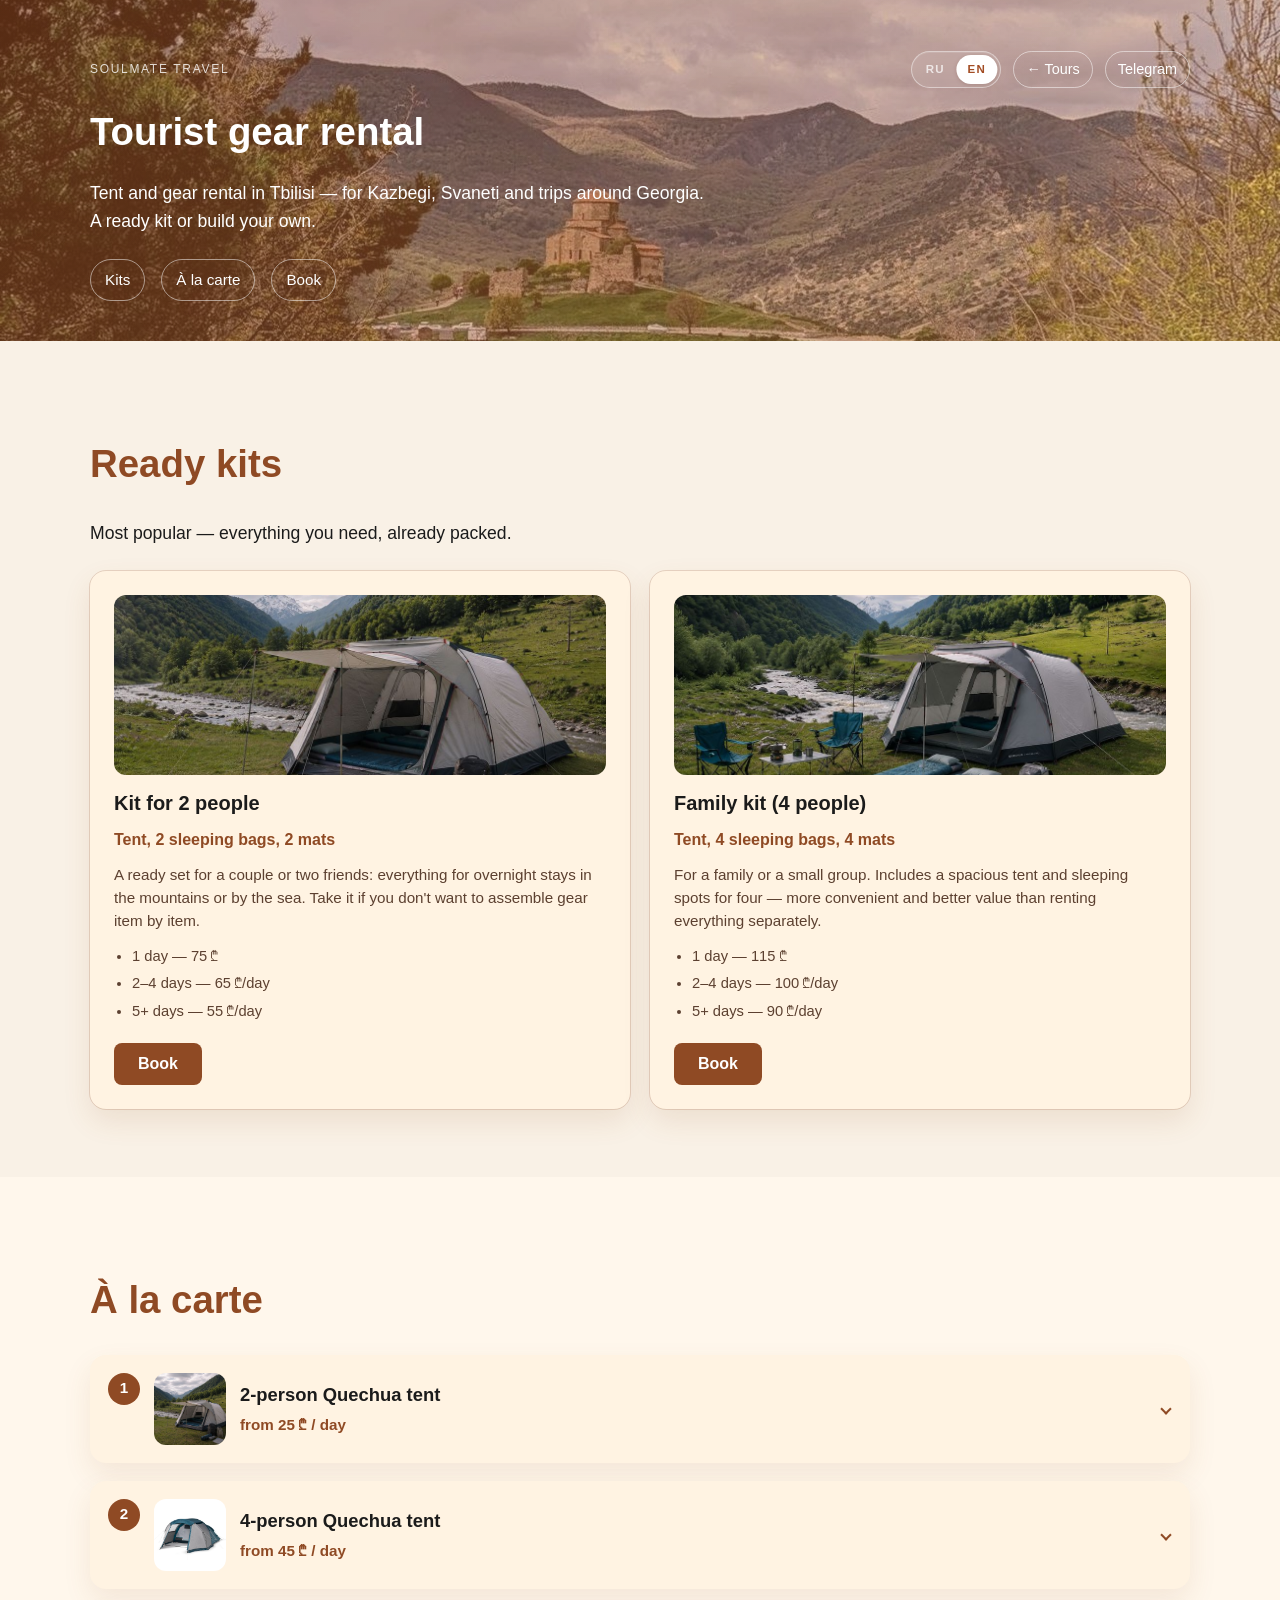
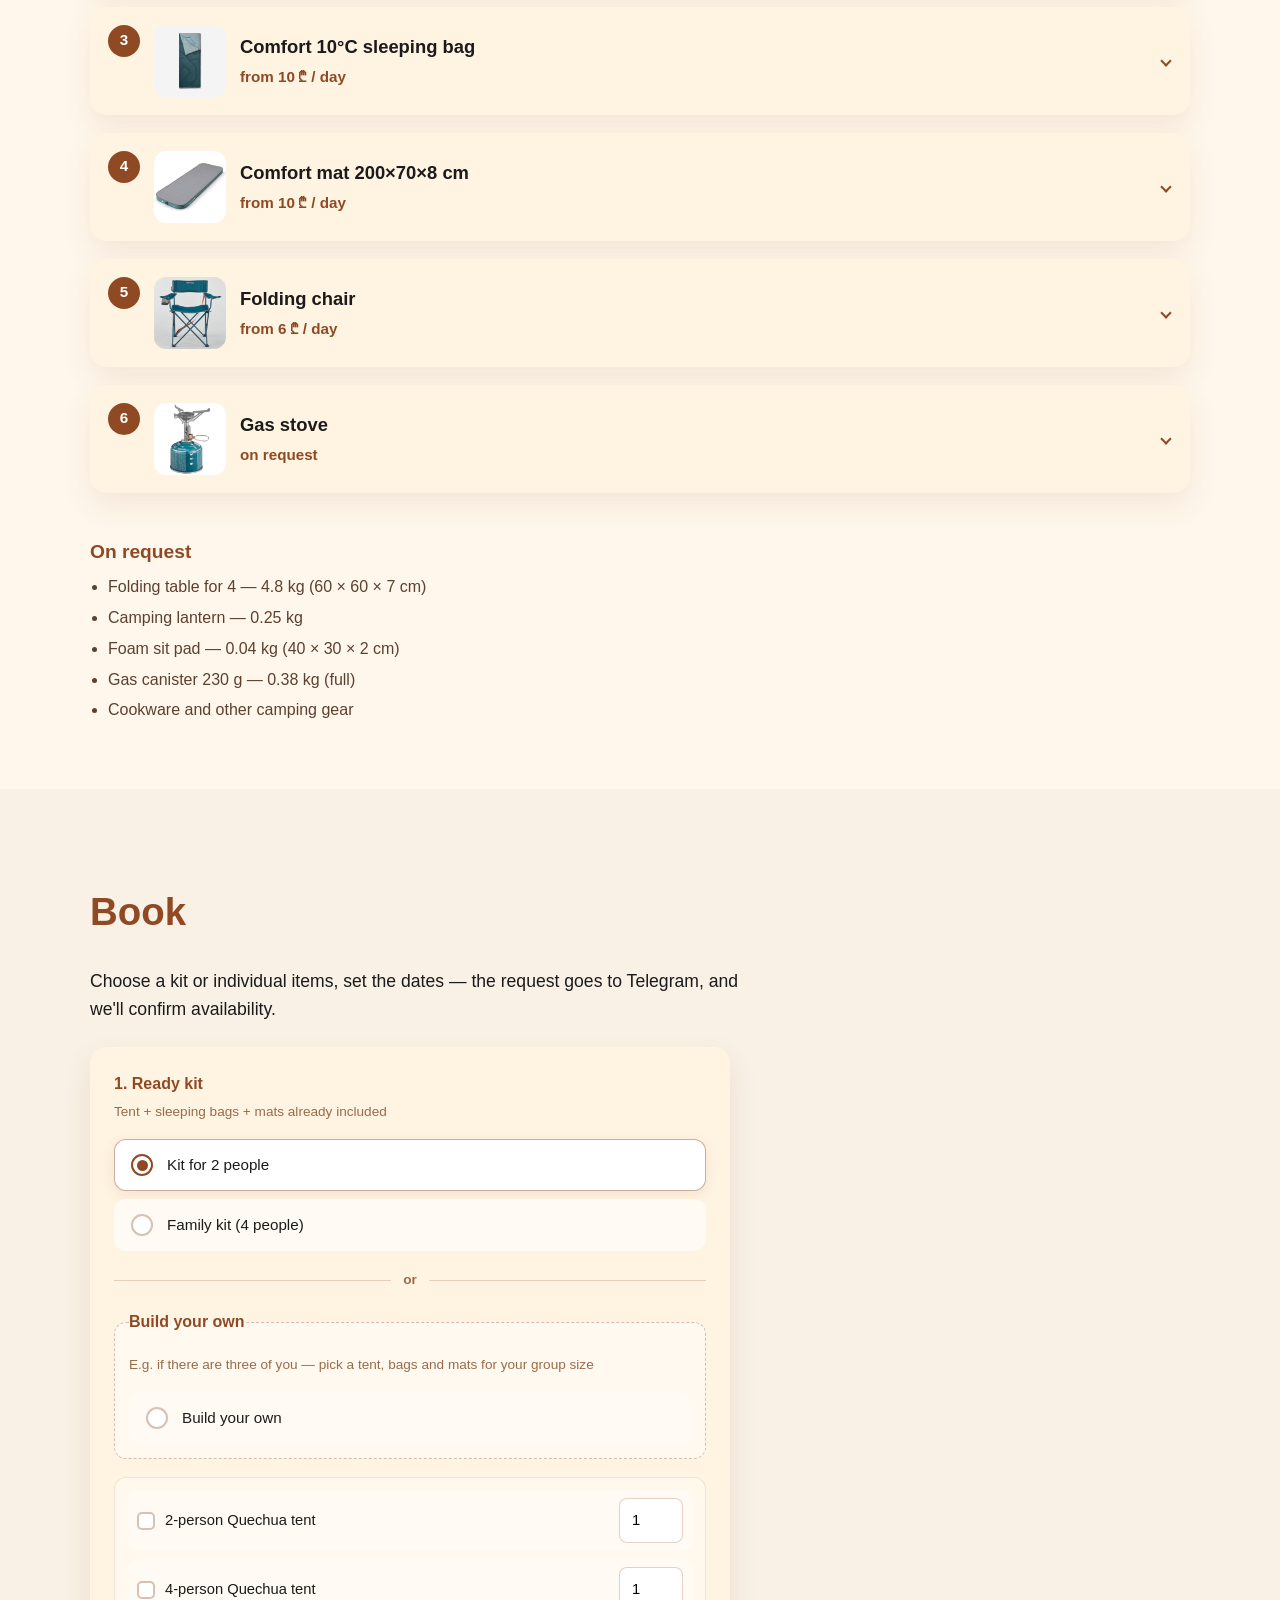
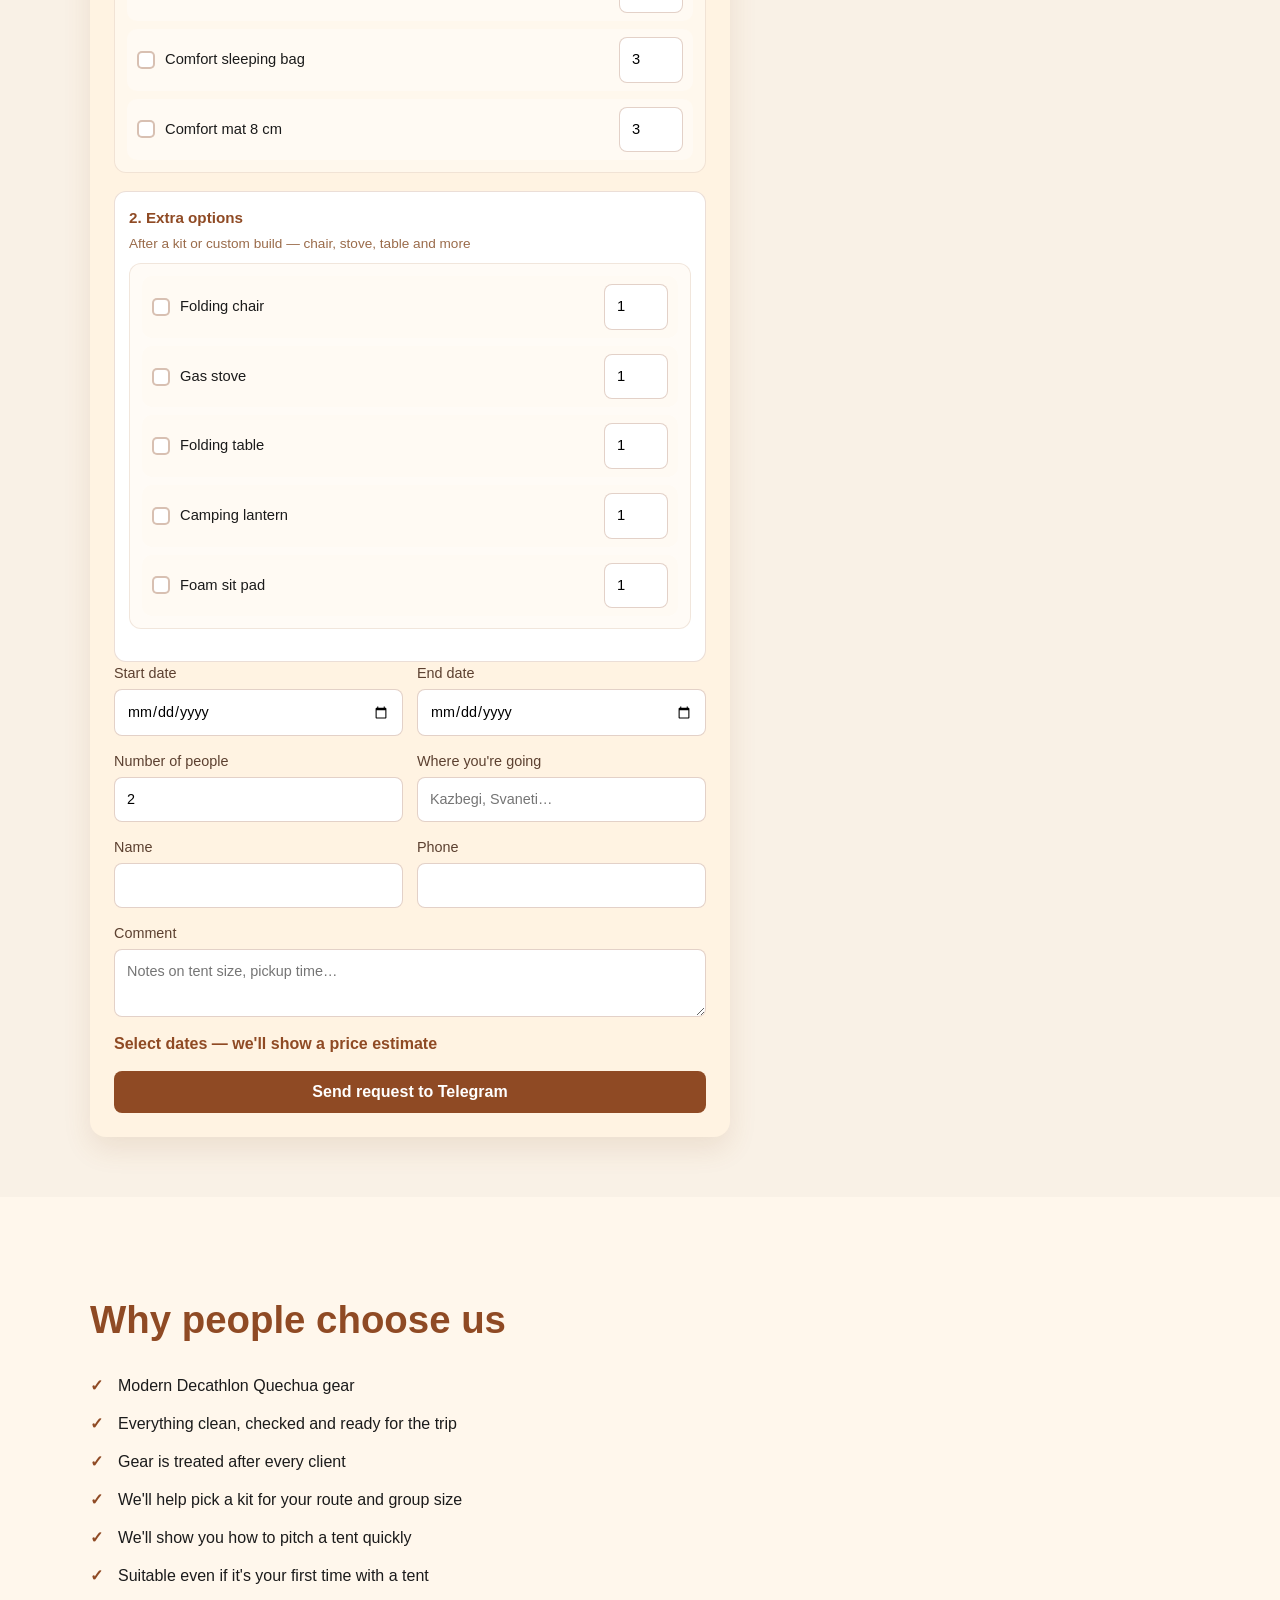
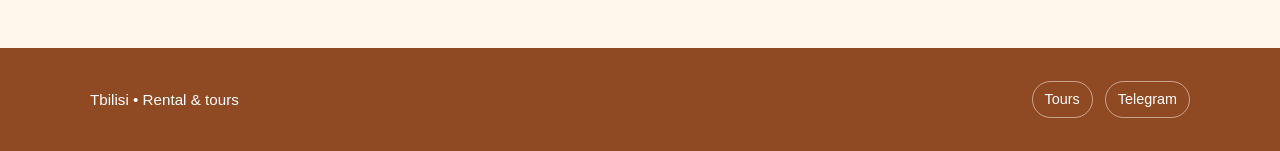
==== rent.html @ e273653b "9" ====
<!doctype html>
<html lang="ru">
  <head>
    <meta charset="utf-8" />
    <meta name="viewport" content="width=device-width, initial-scale=1" />
    <title data-i18n-title="meta.shopTitle">Аренда палаток в Тбилиси — Soulmate Travel</title>
    <meta
      name="description"
      content="Аренда палаток и снаряжения в Тбилиси — для Казбеги, Сванетии и поездок по Грузии. Комплекты или сборка по отдельности."
      data-i18n-content="meta.shopDesc"
    />
    <link rel="icon" type="image/png" sizes="32x32" href="images/favicon/favicon-32x32.png" />
    <link rel="stylesheet" href="styles.css" />
    <script>
      (function () {
        try {
          var l = localStorage.getItem("site-lang");
          if (l === "en" || l === "ru") document.documentElement.lang = l;
        } catch (e) {}
      })();
    </script>
  </head>
  <body>
    <header class="hero hero--compact">
      <div class="container">
        <div class="hero-top">
          <p class="eyebrow">Soulmate Travel</p>
          <div class="hero-contacts">
            <div class="lang-switch" role="group" aria-label="Language">
              <button type="button" class="lang-switch__btn" data-lang="ru" aria-pressed="true">RU</button>
              <button type="button" class="lang-switch__btn" data-lang="en" aria-pressed="false">EN</button>
            </div>
            <a href="index.html" data-i18n="shop.back">← Экскурсии</a>
            <a href="https://t.me/soulmate_travel_georgia" target="_blank" rel="noreferrer">Telegram</a>
          </div>
        </div>
        <h1 data-i18n="shop.title">Прокат туристического оборудования</h1>
        <p class="lead">
          <span class="rental-lead-first" data-i18n="shop.lead1">Аренда палаток и снаряжения в Тбилиси — для Казбеги, Сванетии и поездок по Грузии.</span><br />
          <span data-i18n="shop.lead2">Готовый комплект или сборка по отдельности.</span>
        </p>
        <nav class="hero-nav">
          <a href="#kits" data-i18n="shop.nav.kits">Комплекты</a>
          <a href="#items" data-i18n="shop.nav.items">По отдельности</a>
          <a href="#book" data-i18n="shop.nav.book">Забронировать</a>
        </nav>
      </div>
    </header>

    <main>
      <section id="kits" class="section">
        <div class="container">
          <h2 data-i18n="shop.kits.title">Готовые комплекты</h2>
          <p class="lead" data-i18n="shop.kits.lead">Их берут чаще всего — всё нужное уже собрано.</p>

          <div class="rental-kits-grid">
            <article class="rental-kit-card">
              <img src="images/rent/kit-2.png" alt="Комплект для 2 человек в горах" width="320" height="240" data-i18n-alt="shop.kit2.alt" />
              <h3 data-i18n="shop.kit2.title">Комплект для 2 человек</h3>
              <p class="rental-kit-compose" data-i18n="shop.kit2.compose">Палатка, 2 спальника, 2 коврика</p>
              <p class="rental-desc" data-i18n="shop.kit2.desc">
                Готовый набор для пары или двоих друзей: всё для ночёвки в горах или у моря.
                Берите, если не хотите собирать снаряжение по пунктам.
              </p>
              <ul class="rental-price-list">
                <li data-i18n="shop.kit2.p1" data-i18n-html>1 день — 75&nbsp;₾</li>
                <li data-i18n="shop.kit2.p24" data-i18n-html>2–4 дня — 65&nbsp;₾/сутки</li>
                <li data-i18n="shop.kit2.p5" data-i18n-html>5+ дней — 55&nbsp;₾/сутки</li>
              </ul>
              <button type="button" class="booking-button booking-button--compact" data-book="kit-2" data-i18n="shop.book">
                Забронировать
              </button>
            </article>

            <article class="rental-kit-card">
              <img src="images/rent/kit-4.png" alt="Семейный кемпинг-комплект у реки" width="320" height="240" data-i18n-alt="shop.kit4.alt" />
              <h3 data-i18n="shop.kit4.title">Семейный комплект (4 человека)</h3>
              <p class="rental-kit-compose" data-i18n="shop.kit4.compose">Палатка, 4 спальника, 4 коврика</p>
              <p class="rental-desc" data-i18n="shop.kit4.desc">
                Для семьи или небольшой компании. В комплекте просторная палатка и спальные места
                на четверых — удобнее и выгоднее, чем брать всё отдельно.
              </p>
              <ul class="rental-price-list">
                <li data-i18n="shop.kit4.p1" data-i18n-html>1 день — 115&nbsp;₾</li>
                <li data-i18n="shop.kit4.p24" data-i18n-html>2–4 дня — 100&nbsp;₾/сутки</li>
                <li data-i18n="shop.kit4.p5" data-i18n-html>5+ дней — 90&nbsp;₾/сутки</li>
              </ul>
              <button type="button" class="booking-button booking-button--compact" data-book="kit-4" data-i18n="shop.book">
                Забронировать
              </button>
            </article>
          </div>
        </div>
      </section>

      <section id="items" class="section section-alt">
        <div class="container">
          <h2 data-i18n="shop.items.title">По отдельности</h2>
          <ol class="rental-catalog">
            <li>
              <details>
                <summary>
                  <img src="images/rent/tent-2p.png" alt="Палатка 2-местная Quechua" width="72" height="72" data-i18n-alt="shop.tent2.name" />
                  <span class="rental-item-main">
                    <span class="rental-item-name" data-i18n="shop.tent2.name">Палатка 2-местная Quechua</span>
                    <span class="rental-item-price" data-i18n="shop.tent2.from" data-i18n-html>от 25&nbsp;₾ / сутки</span>
                  </span>
                </summary>
                <p class="rental-desc" data-i18n="shop.tent2.desc">
                  Лёгкая палатка Quechua MH100 Fresh&nbsp;&amp;&nbsp;Black на двоих — для Казбеги, Сванетии и коротких выездов.
                  Покажем, как быстро поставить, если едете впервые.
                </p>
                <p class="rental-specs" data-i18n="shop.tent2.specs">Вес 3,8&nbsp;кг · в чехле 58&nbsp;×&nbsp;18&nbsp;×&nbsp;18&nbsp;см</p>
                <ul class="rental-price-list">
                  <li data-i18n="shop.tent2.p1" data-i18n-html>1 день — 35&nbsp;₾</li>
                  <li data-i18n="shop.tent2.p24" data-i18n-html>2–4 дня — 30&nbsp;₾/сутки</li>
                  <li data-i18n="shop.tent2.p5" data-i18n-html>5+ дней — 25&nbsp;₾/сутки</li>
                </ul>
              </details>
            </li>
            <li>
              <details>
                <summary>
                  <img src="images/rent/tent-4p.png" alt="Палатка 4-местная Quechua" width="72" height="72" data-i18n-alt="shop.tent4.name" />
                  <span class="rental-item-main">
                    <span class="rental-item-name" data-i18n="shop.tent4.name">Палатка 4-местная Quechua</span>
                    <span class="rental-item-price" data-i18n="shop.tent4.from" data-i18n-html>от 45&nbsp;₾ / сутки</span>
                  </span>
                </summary>
                <p class="rental-desc" data-i18n="shop.tent4.desc">
                  Просторная палатка Quechua MH100 XXL с высоким тамбуром — можно стоять и оставить рюкзаки внутри.
                  Для семьи или компании до четырёх человек.
                </p>
                <p class="rental-specs" data-i18n="shop.tent4.specs">Вес 8,8&nbsp;кг · в чехле 70&nbsp;×&nbsp;30&nbsp;×&nbsp;28&nbsp;см</p>
                <ul class="rental-price-list">
                  <li data-i18n="shop.tent4.p1" data-i18n-html>1 день — 55&nbsp;₾</li>
                  <li data-i18n="shop.tent4.p24" data-i18n-html>2–4 дня — 50&nbsp;₾/сутки</li>
                  <li data-i18n="shop.tent4.p5" data-i18n-html>5+ дней — 45&nbsp;₾/сутки</li>
                </ul>
              </details>
            </li>
            <li>
              <details>
                <summary>
                  <img src="images/rent/sleeping-bag.png" alt="Спальник Comfort" width="72" height="72" data-i18n-alt="shop.bag.name" />
                  <span class="rental-item-main">
                    <span class="rental-item-name" data-i18n="shop.bag.name">Спальник Comfort 10°C</span>
                    <span class="rental-item-price" data-i18n="shop.bag.from" data-i18n-html>от 10&nbsp;₾ / сутки</span>
                  </span>
                </summary>
                <p class="rental-desc" data-i18n="shop.bag.desc">
                  Прямоугольный спальник Comfort 10°C — больше места, чем в «мумии».
                  Мягкий, подходит для тёплых ночей в горах и у моря.
                  К каждому спальнику всегда выдаём чистый индивидуальный вкладыш — для гигиены и вашего комфорта.
                </p>
                <p class="rental-specs" data-i18n="shop.bag.specs">Спальник 2,2&nbsp;кг (43&nbsp;×&nbsp;30&nbsp;×&nbsp;30&nbsp;см) · вкладыш 0,32&nbsp;кг</p>
                <ul class="rental-price-list">
                  <li data-i18n="shop.bag.p1" data-i18n-html>1 день — 15&nbsp;₾</li>
                  <li data-i18n="shop.bag.p24" data-i18n-html>2–4 дня — 13&nbsp;₾/сутки</li>
                  <li data-i18n="shop.bag.p5" data-i18n-html>5+ дней — 10&nbsp;₾/сутки</li>
                </ul>
              </details>
            </li>
            <li>
              <details>
                <summary>
                  <img src="images/rent/mat.png" alt="Коврик Comfort 8 см надувной" width="72" height="72" data-i18n-alt="shop.mat.name" />
                  <span class="rental-item-main">
                    <span class="rental-item-name" data-i18n="shop.mat.name">Коврик Comfort 200×70×8&nbsp;см</span>
                    <span class="rental-item-price" data-i18n="shop.mat.from" data-i18n-html>от 10&nbsp;₾ / сутки</span>
                  </span>
                </summary>
                <p class="rental-desc" data-i18n="shop.mat.desc">
                  Толстый самонадувающийся коврик Comfort 200&nbsp;×&nbsp;70&nbsp;×&nbsp;8&nbsp;см — мягкий сон и тепло от земли.
                  Удобнее тонкого пенного коврика на каменистых стоянках.
                </p>
                <p class="rental-specs" data-i18n="shop.mat.specs">Вес 3,2&nbsp;кг · свёрнутый рулон 70&nbsp;×&nbsp;25&nbsp;см</p>
                <ul class="rental-price-list">
                  <li data-i18n="shop.mat.p1" data-i18n-html>1 день — 15&nbsp;₾</li>
                  <li data-i18n="shop.mat.p24" data-i18n-html>2–4 дня — 13&nbsp;₾/сутки</li>
                  <li data-i18n="shop.mat.p5" data-i18n-html>5+ дней — 10&nbsp;₾/сутки</li>
                </ul>
              </details>
            </li>
            <li>
              <details>
                <summary>
                  <img src="images/rent/chair.png" alt="Кресло складное с подстаканником" width="72" height="72" data-i18n-alt="shop.chair.name" />
                  <span class="rental-item-main">
                    <span class="rental-item-name" data-i18n="shop.chair.name">Кресло складное</span>
                    <span class="rental-item-price" data-i18n="shop.chair.from" data-i18n-html>от 6&nbsp;₾ / сутки</span>
                  </span>
                </summary>
                <p class="rental-desc" data-i18n="shop.chair.desc">
                  Складное туристическое кресло с подлокотниками и сетчатым подстаканником.
                  С ремнём для переноски — удобно у палатки и на пикнике.
                </p>
                <p class="rental-specs" data-i18n="shop.chair.specs">Вес 2,8&nbsp;кг · в чехле 86&nbsp;×&nbsp;20&nbsp;×&nbsp;18&nbsp;см</p>
                <ul class="rental-price-list">
                  <li data-i18n="shop.chair.p1" data-i18n-html>1 день — 10&nbsp;₾</li>
                  <li data-i18n="shop.chair.p24" data-i18n-html>2–4 дня — 8&nbsp;₾/сутки</li>
                  <li data-i18n="shop.chair.p5" data-i18n-html>5+ дней — 6&nbsp;₾/сутки</li>
                </ul>
              </details>
            </li>
            <li>
              <details>
                <summary>
                  <img src="images/rent/burner.png" alt="Газовая горелка" width="72" height="72" data-i18n-alt="shop.burner.name" />
                  <span class="rental-item-main">
                    <span class="rental-item-name" data-i18n="shop.burner.name">Газовая горелка</span>
                    <span class="rental-item-price" data-i18n="shop.onRequest">по запросу</span>
                  </span>
                </summary>
                <p class="rental-desc" data-i18n="shop.burner.desc">
                  Компактная горелка с пьезоподжигом — без спичек, помещается в ладонь.
                  Баллон 230&nbsp;г подберём отдельно под ваш маршрут.
                </p>
                <p class="rental-specs" data-i18n="shop.burner.specs">Горелка 0,18&nbsp;кг · баллон (полный) 0,38&nbsp;кг</p>
              </details>
            </li>
          </ol>

          <div class="rental-on-request">
            <h3 data-i18n="shop.request.title">По запросу</h3>
            <ul class="rental-on-request-list">
              <li data-i18n="shop.request1">Стол складной на 4 человека — 4,8&nbsp;кг (60&nbsp;×&nbsp;60&nbsp;×&nbsp;7&nbsp;см)</li>
              <li data-i18n="shop.request2">Кемпинговый фонарь — 0,25&nbsp;кг</li>
              <li data-i18n="shop.request3">Пенка-сидушка — 0,04&nbsp;кг (40&nbsp;×&nbsp;30&nbsp;×&nbsp;2&nbsp;см)</li>
              <li data-i18n="shop.request4">Газовый баллон 230&nbsp;г — 0,38&nbsp;кг (полный)</li>
              <li data-i18n="shop.request5">Посуда и другое кемпинговое снаряжение</li>
            </ul>
          </div>
        </div>
      </section>

      <section id="book" class="section">
        <div class="container">
          <h2 data-i18n="shop.form.title">Забронировать</h2>
          <p class="lead" data-i18n="shop.form.lead">
            Выберите комплект или отдельные вещи, укажите даты — заявка уйдёт в Telegram, мы подтвердим наличие.
          </p>

          <form id="rental-request-form" class="rental-request-form">
            <fieldset class="rental-choice">
              <legend data-i18n="shop.form.kitLegend">1. Готовый комплект</legend>
              <p class="rental-choice-hint" data-i18n="shop.form.kitHint">Палатка + спальники + коврики уже в наборе</p>
              <label class="rental-choice-option">
                <input type="radio" name="choice" value="kit-2" checked />
                <span data-i18n="shop.kit2.title">Комплект для 2 человек</span>
              </label>
              <label class="rental-choice-option">
                <input type="radio" name="choice" value="kit-4" />
                <span data-i18n="shop.kit4.title">Семейный комплект (4 человека)</span>
              </label>
            </fieldset>

            <div class="rental-choice-divider" role="separator">
              <span data-i18n="shop.form.or">или</span>
            </div>

            <fieldset class="rental-choice rental-choice--diy">
              <legend data-i18n="shop.form.diyLegend">Собрать самостоятельно</legend>
              <p class="rental-choice-hint" data-i18n="shop.form.diyHint">Например, если вас трое — соберите палатку, спальники и коврики под своё число</p>
              <label class="rental-choice-option">
                <input type="radio" name="choice" value="custom" />
                <span data-i18n="shop.form.diy">Собрать самостоятельно</span>
              </label>
            </fieldset>

            <div id="custom-items" class="rental-custom-items" hidden>
              <label>
                <input type="checkbox" name="item" value="Палатка 2-местная Quechua" data-p1="35" data-p24="30" data-p5="25" />
                <span data-i18n="shop.tent2.name">Палатка 2-местная Quechua</span>
                <input type="number" class="rental-mini-qty" name="qty-Палатка 2-местная Quechua" min="1" max="10" value="1" aria-label="Количество" data-i18n-aria="shop.form.qty" />
              </label>
              <label>
                <input type="checkbox" name="item" value="Палатка 4-местная Quechua" data-p1="55" data-p24="50" data-p5="45" />
                <span data-i18n="shop.tent4.name">Палатка 4-местная Quechua</span>
                <input type="number" class="rental-mini-qty" name="qty-Палатка 4-местная Quechua" min="1" max="10" value="1" aria-label="Количество" data-i18n-aria="shop.form.qty" />
              </label>
              <label>
                <input type="checkbox" name="item" value="Спальник Comfort" data-p1="15" data-p24="13" data-p5="10" />
                <span data-i18n="shop.form.bagShort">Спальник Comfort</span>
                <input type="number" class="rental-mini-qty" name="qty-Спальник Comfort" min="1" max="10" value="3" aria-label="Количество" data-i18n-aria="shop.form.qty" />
              </label>
              <label>
                <input type="checkbox" name="item" value="Коврик Comfort 8 см" data-p1="15" data-p24="13" data-p5="10" />
                <span data-i18n="shop.form.matShort">Коврик Comfort 8&nbsp;см</span>
                <input type="number" class="rental-mini-qty" name="qty-Коврик Comfort 8 см" min="1" max="10" value="3" aria-label="Количество" data-i18n-aria="shop.form.qty" />
              </label>
            </div>

            <div id="kit-addons" class="rental-addons">
              <p class="rental-addons-title" data-i18n="shop.form.addons">2. Опции дополнительно</p>
              <p class="rental-choice-hint" data-i18n="shop.form.addonsHint">После комплекта или своей сборки — кресло, горелка, стол и другое</p>
              <div class="rental-custom-items rental-custom-items--flat">
                <label>
                  <input type="checkbox" name="addon" value="Кресло складное" data-p1="10" data-p24="8" data-p5="6" />
                  <span data-i18n="shop.chair.name">Кресло складное</span>
                  <input type="number" class="rental-mini-qty" name="qty-addon-Кресло складное" min="1" max="10" value="1" aria-label="Количество" data-i18n-aria="shop.form.qty" />
                </label>
                <label>
                  <input type="checkbox" name="addon" value="Газовая горелка" data-p1="0" data-p24="0" data-p5="0" />
                  <span data-i18n="shop.burner.name">Газовая горелка</span>
                  <input type="number" class="rental-mini-qty" name="qty-addon-Газовая горелка" min="1" max="10" value="1" aria-label="Количество" data-i18n-aria="shop.form.qty" />
                </label>
                <label>
                  <input type="checkbox" name="addon" value="Стол складной" data-p1="0" data-p24="0" data-p5="0" />
                  <span data-i18n="shop.form.table">Стол складной</span>
                  <input type="number" class="rental-mini-qty" name="qty-addon-Стол складной" min="1" max="10" value="1" aria-label="Количество" data-i18n-aria="shop.form.qty" />
                </label>
                <label>
                  <input type="checkbox" name="addon" value="Фонарь" data-p1="0" data-p24="0" data-p5="0" />
                  <span data-i18n="shop.form.lantern">Кемпинговый фонарь</span>
                  <input type="number" class="rental-mini-qty" name="qty-addon-Фонарь" min="1" max="10" value="1" aria-label="Количество" data-i18n-aria="shop.form.qty" />
                </label>
                <label>
                  <input type="checkbox" name="addon" value="Пенка-сидушка" data-p1="0" data-p24="0" data-p5="0" />
                  <span data-i18n="shop.form.sitpad">Пенка-сидушка</span>
                  <input type="number" class="rental-mini-qty" name="qty-addon-Пенка-сидушка" min="1" max="10" value="1" aria-label="Количество" data-i18n-aria="shop.form.qty" />
                </label>
              </div>
            </div>

            <div class="rental-dates">
              <label>
                <span data-i18n="shop.form.start">Дата начала</span>
                <input type="date" id="rent-start" name="start" required />
              </label>
              <label>
                <span data-i18n="shop.form.end">Дата окончания</span>
                <input type="date" id="rent-end" name="end" required />
              </label>
            </div>

            <div class="rental-contact-grid">
              <label>
                <span data-i18n="shop.form.people">Сколько человек</span>
                <input type="number" id="rent-people" name="people" min="1" max="20" value="2" required />
              </label>
              <label>
                <span data-i18n="shop.form.destination">Куда едете</span>
                <input type="text" id="rent-destination" name="destination" placeholder="Казбеги, Сванетия…" data-i18n-placeholder="shop.form.destinationPh" />
              </label>
              <label>
                <span data-i18n="shop.form.name">Имя</span>
                <input type="text" id="rent-name" name="name" required autocomplete="name" />
              </label>
              <label>
                <span data-i18n="shop.form.phone">Телефон</span>
                <input type="tel" id="rent-phone" name="phone" required autocomplete="tel" />
              </label>
            </div>

            <label class="rental-comment">
              <span data-i18n="shop.form.comment">Комментарий</span>
              <textarea id="rent-comment" name="comment" rows="2" placeholder="Уточнения по размеру палатки, времени выдачи…" data-i18n-placeholder="shop.form.commentPh"></textarea>
            </label>

            <p id="rent-estimate" class="rental-estimate">Выберите даты — покажем ориентир по цене</p>
            <p id="rent-form-error" class="shop-error" hidden></p>

            <button type="submit" class="booking-button" data-i18n="shop.form.submit">Отправить заявку в Telegram</button>
          </form>
        </div>
      </section>

      <section class="section section-alt">
        <div class="container">
          <h2 data-i18n="shop.why.title">Почему выбирают нас</h2>
          <ul class="rental-benefits">
            <li data-i18n="shop.why1">Современное оборудование Decathlon Quechua</li>
            <li data-i18n="shop.why2">Всё чистое, проверенное и готовое к поездке</li>
            <li data-i18n="shop.why3">Снаряжение обрабатывается после каждого клиента</li>
            <li data-i18n="shop.why4">Поможем подобрать комплект под ваш маршрут и количество человек</li>
            <li data-i18n="shop.why5">Покажем, как быстро установить палатку</li>
            <li data-i18n="shop.why6">Подходит даже тем, кто едет с палаткой впервые</li>
          </ul>
        </div>
      </section>
    </main>

    <footer class="footer">
      <div class="container">
        <div class="footer-content">
          <p data-i18n="shop.footer">Тбилиси • Прокат и экскурсии</p>
          <div class="footer-contacts">
            <a href="index.html" data-i18n="shop.footer.tours">Экскурсии</a>
            <a href="https://t.me/soulmate_travel_georgia" target="_blank" rel="noreferrer">Telegram</a>
          </div>
        </div>
      </div>
    </footer>

    <script src="js/i18n.js"></script>
    <script src="js/rental-request.js"></script>
  </body>
</html>
---- styles.css ----
*,
*::before,
*::after {
  box-sizing: border-box;
}

body {
  margin: 0;
  font-family: "Segoe UI", "Helvetica Neue", Arial, sans-serif;
  line-height: 1.6;
  color: #1b1b1b;
  background: #f9f1e6;
}

a {
  color: inherit;
  text-decoration: none;
}

img {
  max-width: 100%;
  display: block;
}

.container {
  width: min(1100px, 92%);
  margin: 0 auto;
}

.hero {
  position: relative;
  background: linear-gradient(135deg, #b65c2a, #e28a4a);
  color: #fff;
  padding: 80px 0 70px;
  overflow: hidden;
}

.hero::before {
  content: "";
  position: absolute;
  inset: 0;
  background: url("images/hero-tbilisi.webp") 75% 45%/cover no-repeat;
  opacity: 0.75;
}

.hero::after {
  content: "";
  position: absolute;
  inset: 0;
  background: linear-gradient(120deg, rgba(182, 92, 42, 0.3), rgba(226, 138, 74, 0.25));
}

.hero .container {
  position: relative;
  z-index: 1;
}

.eyebrow {
  text-transform: uppercase;
  letter-spacing: 0.14em;
  font-size: 0.75rem;
  opacity: 0.8;
  margin-bottom: 12px;
}

.hero-top {
  display: flex;
  justify-content: space-between;
  align-items: center;
  gap: 16px;
  flex-wrap: wrap;
  margin-bottom: 10px;
}

.hero-contacts,
.footer-contacts {
  display: flex;
  gap: 12px;
  flex-wrap: wrap;
}

.hero-contacts a,
.footer-contacts a {
  padding: 6px 12px;
  border-radius: 999px;
  border: 1px solid rgba(255, 255, 255, 0.5);
  font-size: 0.9rem;
  color: #fff;
  transition: background 0.2s ease, color 0.2s ease;
}

.hero-contacts a:hover,
.footer-contacts a:hover {
  background: #fff;
  color: #a34d24;
}

.lang-switch {
  --lang-pad: 3px;
  position: relative;
  display: inline-grid;
  grid-template-columns: 1fr 1fr;
  align-items: stretch;
  padding: var(--lang-pad);
  min-width: 88px;
  border-radius: 999px;
  border: 1px solid rgba(255, 255, 255, 0.45);
  background: rgba(255, 255, 255, 0.1);
  backdrop-filter: blur(8px);
  -webkit-backdrop-filter: blur(8px);
  box-shadow: inset 0 1px 0 rgba(255, 255, 255, 0.12);
}

.lang-switch::before {
  content: "";
  position: absolute;
  top: var(--lang-pad);
  bottom: var(--lang-pad);
  left: var(--lang-pad);
  width: calc(50% - var(--lang-pad));
  border-radius: 999px;
  background: #fff;
  box-shadow: 0 1px 4px rgba(80, 30, 10, 0.18);
  transition: transform 0.28s cubic-bezier(0.22, 1, 0.36, 1);
  pointer-events: none;
  z-index: 0;
}

.lang-switch:has([data-lang="en"].is-active)::before {
  transform: translateX(100%);
}

.lang-switch__btn {
  position: relative;
  z-index: 1;
  appearance: none;
  border: 0;
  margin: 0;
  padding: 5px 11px;
  font: inherit;
  font-size: 0.72rem;
  font-weight: 650;
  letter-spacing: 0.12em;
  line-height: 1.2;
  color: rgba(255, 255, 255, 0.72);
  background: transparent;
  cursor: pointer;
  transition: color 0.22s ease;
}

.lang-switch__btn:hover {
  color: #fff;
}

.lang-switch__btn.is-active {
  color: #a34d24;
}

.lang-switch__btn:focus-visible {
  outline: 2px solid rgba(255, 255, 255, 0.85);
  outline-offset: 2px;
  border-radius: 999px;
}

.hero h1 {
  font-size: clamp(2.2rem, 4vw, 3.4rem);
  margin: 0 0 16px;
}

.lead {
  font-size: 1.1rem;
  max-width: 680px;
  margin: 0 0 24px;
}

.lead + .lead {
  margin-top: -20px;
}

.hero-nav {
  display: flex;
  gap: 16px;
  flex-wrap: wrap;
}

.hero-nav a {
  padding: 8px 14px;
  border: 1px solid rgba(255, 255, 255, 0.5);
  border-radius: 999px;
  font-size: 0.95rem;
  transition: background 0.2s ease, color 0.2s ease;
}

.hero-nav a:hover {
  background: #fff;
  color: #a34d24;
}

.section {
  padding: 60px 0;
}

.section-alt {
  background: #fff7ec;
}

h2 {
  font-size: clamp(1.7rem, 3vw, 2.4rem);
  margin-bottom: 24px;
  color: #8f4a24;
}

h3 {
  font-size: clamp(1.3rem, 2.5vw, 1.7rem);
  margin: 0 0 6px;
}

h4 {
  font-size: 1rem;
  margin-bottom: 10px;
  color: #8f4a24;
}

.text-block p {
  margin: 0 0 16px;
}

.about-grid {
  display: grid;
  gap: 24px;
  align-items: start;
  grid-template-columns: minmax(220px, 320px) 1fr;
}

.about-photo img {
  border-radius: 18px;
  width: 100%;
  height: auto;
  object-fit: cover;
  box-shadow: 0 14px 30px rgba(33, 37, 41, 0.18);
}

.card {
  background: #fff3e2;
  border-radius: 16px;
  padding: 28px;
  margin-bottom: 28px;
  box-shadow: 0 12px 28px rgba(148, 90, 40, 0.12);
}

.card:last-child {
  margin-bottom: 0;
}

.card-custom-route {
  text-align: center;
}

.card-custom-route .card-header {
  margin-bottom: 12px;
}

.card-custom-route-text {
  margin: 0 auto 20px;
  max-width: 640px;
  line-height: 1.55;
  text-align: center;
}

.card-header {
  margin-bottom: 16px;
}

.card-subtitle {
  margin: 0;
  color: #9a6b4a;
  font-weight: 600;
}

.card-lead {
  margin: 0 0 20px;
}

.tour-main {
  display: grid;
  gap: 20px;
  align-items: start;
  grid-template-columns: minmax(260px, 400px) 1fr;
}

.tour-main--portrait {
  align-items: stretch;
  grid-template-columns: minmax(240px, 340px) 1fr;
}

.tour-main--portrait .tour-main-text {
  display: flex;
  flex-direction: column;
  justify-content: space-between;
  min-height: 100%;
}

.tour-main--portrait .tour-booking {
  margin-top: auto;
  margin-bottom: 0;
  padding-top: 16px;
}

.route-main {
  display: grid;
  gap: 20px;
  align-items: start;
  grid-template-columns: minmax(260px, 400px) 1fr;
}

.route-cover {
  position: relative;
  border-radius: 14px;
  overflow: hidden;
  aspect-ratio: 4 / 3;
}

.route-free-badge {
  position: absolute;
  top: 6px;
  left: 6px;
  z-index: 1;
  padding: 2px 6px;
  font-size: 0.55rem;
  font-weight: 800;
  letter-spacing: 0.1em;
  text-transform: uppercase;
  color: #1b1b1b;
  background: #c8ff00;
  border-radius: 4px;
  line-height: 1.3;
  box-shadow: 0 1px 4px rgba(0, 0, 0, 0.25);
}

.route-cover img {
  width: 100%;
  height: 100%;
  object-fit: cover;
  object-position: center;
  display: block;
}

.route-main-text .card-lead {
  margin-bottom: 0;
}

.routes-list {
  display: flex;
  flex-direction: column;
  gap: 14px;
}

.card-route {
  padding: 16px 18px;
  margin-bottom: 0;
  border-radius: 12px;
  box-shadow: 0 6px 16px rgba(148, 90, 40, 0.08);
}

.card-route .route-main {
  gap: 14px;
  grid-template-columns: minmax(120px, 160px) 1fr;
  align-items: start;
}

.card-route .route-cover {
  border-radius: 10px;
  aspect-ratio: 4 / 3;
}

.card-route .card-header {
  margin-bottom: 6px;
}

.card-route h3 {
  font-size: 1.05rem;
  line-height: 1.35;
}

.card-route .card-subtitle {
  font-size: 0.82rem;
}

.card-route .card-lead {
  font-size: 0.88rem;
  line-height: 1.45;
  margin-bottom: 10px;
}

.card-route .route-main-text .card-lead {
  margin-bottom: 10px;
}

.booking-button--compact {
  padding: 7px 14px;
  font-size: 0.85rem;
  border-radius: 6px;
  align-self: flex-start;
}

.tour-main img {
  width: 100%;
  height: auto;
  display: block;
  border-radius: 14px;
}

.tour-cover-carousel {
  position: relative;
  border-radius: 14px;
  overflow: hidden;
  aspect-ratio: 4 / 3;
}

.tour-cover-carousel.carousel-3-4 {
  aspect-ratio: 3 / 4;
}

.carousel-track {
  display: flex;
  height: 100%;
  overflow-x: auto;
  scroll-snap-type: x mandatory;
  scroll-behavior: smooth;
  -webkit-overflow-scrolling: touch;
  scrollbar-width: none;
}

.carousel-track::-webkit-scrollbar {
  display: none;
}

.carousel-slide {
  flex: 0 0 100%;
  min-width: 100%;
  height: 100%;
  margin: 0;
  position: relative;
  scroll-snap-align: start;
  scroll-snap-stop: always;
}

.carousel-slide img {
  width: 100%;
  height: 100%;
  object-fit: cover;
  object-position: center;
  display: block;
  vertical-align: top;
}

.carousel-slide figcaption {
  position: absolute;
  width: 1px;
  height: 1px;
  padding: 0;
  margin: -1px;
  overflow: hidden;
  clip: rect(0, 0, 0, 0);
  white-space: nowrap;
  border: 0;
}

.carousel-prev,
.carousel-next {
  position: absolute;
  top: 50%;
  transform: translateY(-50%);
  z-index: 2;
  width: 40px;
  height: 40px;
  padding: 0;
  border: none;
  border-radius: 50%;
  background: rgba(0, 0, 0, 0.5);
  color: #fff;
  font-size: 1.5rem;
  line-height: 1;
  cursor: pointer;
  transition: background 0.2s ease;
}

.carousel-prev:hover,
.carousel-next:hover {
  background: rgba(0, 0, 0, 0.75);
}

.carousel-prev {
  left: 8px;
}

.carousel-next {
  right: 8px;
}

.tour-main-text .card-lead {
  margin-bottom: 0;
}

.tour-booking {
  margin-top: 20px;
  margin-bottom: 18px;
}

.booking-button {
  display: inline-block;
  padding: 12px 24px;
  background: #8f4a24;
  color: #fff;
  border-radius: 8px;
  font-weight: 600;
  font-size: 1rem;
  transition: background 0.2s ease, transform 0.1s ease;
  text-decoration: none;
}

.booking-button:hover {
  background: #a34d24;
  transform: translateY(-1px);
}

.tour-details {
  margin-top: 18px;
  border-radius: 12px;
  background: #fffaf3;
  padding: 10px 14px 16px;
}

.tour-details summary {
  cursor: pointer;
  font-weight: 600;
  color: #8f4a24;
  padding: 6px 0;
  list-style: none;
}

.tour-details summary::-webkit-details-marker {
  display: none;
}

.tour-details summary::before {
  content: "+";
  display: inline-block;
  width: 20px;
  color: #8f4a24;
}

.tour-details[open] summary::before {
  content: "–";
}

.tour-details > *:not(summary) {
  margin-top: 16px;
}

.tour-details-intro {
  margin-bottom: 4px;
  line-height: 1.55;
}

.card-columns {
  display: grid;
  gap: 18px;
  grid-template-columns: repeat(auto-fit, minmax(220px, 1fr));
  margin-bottom: 20px;
}

.card ul {
  margin: 0;
  padding-left: 18px;
}

.info-grid {
  display: grid;
  gap: 16px;
  grid-template-columns: repeat(auto-fit, minmax(220px, 1fr));
  background: #fffaf3;
  border-radius: 12px;
  padding: 16px;
}

.photo-grid {
  display: flex;
  gap: 16px;
  margin-top: 18px;
  overflow-x: auto;
  padding-bottom: 12px;
  scroll-snap-type: x mandatory;
  scrollbar-width: thin;
  scrollbar-color: #8f4a24 #fffaf3;
}

.photo-grid::-webkit-scrollbar {
  height: 8px;
}

.photo-grid::-webkit-scrollbar-track {
  background: #fffaf3;
  border-radius: 4px;
}

.photo-grid::-webkit-scrollbar-thumb {
  background: #8f4a24;
  border-radius: 4px;
}

.photo-grid img {
  flex: 0 0 280px;
  height: 200px;
  object-fit: cover;
  border-radius: 12px;
  scroll-snap-align: start;
  cursor: pointer;
  transition: transform 0.2s ease;
}

.photo-grid img:hover {
  transform: scale(1.02);
}

.reviews-carousel {
  position: relative;
  width: 100%;
  overflow: hidden;
}

.reviews-carousel-track {
  display: flex;
  gap: 20px;
  width: 100%;
  overflow-x: auto;
  scroll-snap-type: x mandatory;
  scroll-behavior: smooth;
  -webkit-overflow-scrolling: touch;
  scrollbar-width: none;
  padding: 0 24px 20px;
}

.reviews-carousel-track::-webkit-scrollbar {
  display: none;
}

.reviews-carousel .review-card {
  flex: 0 0 calc((100% - 40px) / 3);
  min-width: 220px;
  scroll-snap-align: start;
  scroll-snap-stop: always;
}

.reviews-carousel-prev,
.reviews-carousel-next {
  position: absolute;
  top: 50%;
  transform: translateY(-50%);
  z-index: 2;
  width: 44px;
  height: 44px;
  padding: 0;
  border: none;
  border-radius: 50%;
  background: rgba(143, 74, 36, 0.85);
  color: #fff;
  font-size: 1.6rem;
  line-height: 1;
  cursor: pointer;
  transition: background 0.2s ease;
  box-shadow: 0 4px 12px rgba(0, 0, 0, 0.15);
}

.reviews-carousel-prev:hover,
.reviews-carousel-next:hover {
  background: #8f4a24;
}

.reviews-carousel-prev {
  left: 12px;
}

.reviews-carousel-next {
  right: 12px;
}

.review-card {
  margin: 0;
  padding: 20px;
  background: #fffaf3;
  border-radius: 12px;
  border-left: 4px solid #8f4a24;
  box-shadow: 0 4px 16px rgba(148, 90, 40, 0.08);
}

.review-text {
  margin: 0 0 12px;
  font-style: italic;
  line-height: 1.5;
}

.review-author {
  margin: 0;
  font-size: 0.9rem;
  color: #9a6b4a;
}

.review-author a {
  color: #8f4a24;
  text-decoration: underline;
  text-underline-offset: 2px;
}

.review-author a:hover {
  color: #a34d24;
}

.footer {
  background: #8f4a24;
  color: #fff;
  padding: 24px 0;
  font-size: 0.95rem;
}

.footer-content {
  display: flex;
  justify-content: space-between;
  align-items: center;
  gap: 16px;
  flex-wrap: wrap;
}

@media (max-width: 640px) {
  .reviews-carousel .review-card {
    flex: 0 0 100%;
  }
  .hero {
    padding: 60px 0 50px;
  }

  .hero h1 {
    font-size: 1.6rem;
    line-height: 1.2;
  }

  .lead {
    font-size: 0.95rem;
    max-width: 100%;
  }

  .about-grid {
    grid-template-columns: 1fr;
  }

  .tour-main {
    grid-template-columns: 1fr;
  }

  .route-main {
    grid-template-columns: 1fr;
  }

  .card-route .route-main {
    grid-template-columns: minmax(100px, 140px) 1fr;
    gap: 12px;
  }

  .tour-main--portrait .tour-main-text {
    min-height: auto;
  }

  .tour-main--portrait .tour-booking {
    margin-top: 20px;
  }


  .card {
    padding: 22px;
  }

  .footer {
    text-align: center;
  }

  .footer-content {
    justify-content: center;
  }
}

/* Shop */
.hero--compact {
  padding: 48px 0 40px;
}

.hero--compact h1 {
  font-size: clamp(1.8rem, 3vw, 2.6rem);
}

.hero--compact .lead {
  max-width: 920px;
}

@media (min-width: 720px) {
  .rental-lead-first {
    white-space: nowrap;
  }
}

.rental-catalog {
  list-style: none;
  counter-reset: rental;
  padding: 0;
  margin: 0 0 36px;
  display: grid;
  gap: 18px;
}

.rental-catalog > li {
  counter-increment: rental;
  position: relative;
  padding: 18px 20px 18px 64px;
  background: #fff3e2;
  border-radius: 16px;
  box-shadow: 0 12px 28px rgba(148, 90, 40, 0.1);
}

.rental-catalog > li::before {
  content: counter(rental);
  position: absolute;
  left: 18px;
  top: 18px;
  width: 32px;
  height: 32px;
  border-radius: 50%;
  background: #8f4a24;
  color: #fff;
  font-size: 0.95rem;
  font-weight: 600;
  display: flex;
  align-items: center;
  justify-content: center;
}

.rental-catalog details {
  margin: 0;
}

.rental-catalog summary {
  display: flex;
  align-items: center;
  gap: 14px;
  cursor: pointer;
  list-style: none;
}

.rental-catalog summary::-webkit-details-marker {
  display: none;
}

.rental-catalog summary::after {
  content: "";
  margin-left: auto;
  width: 8px;
  height: 8px;
  border-right: 2px solid #8f4a24;
  border-bottom: 2px solid #8f4a24;
  transform: rotate(45deg);
  transition: transform 0.2s ease;
  flex-shrink: 0;
}

.rental-catalog details[open] summary::after {
  transform: rotate(-135deg);
  margin-top: 4px;
}

.rental-catalog summary img {
  width: 72px;
  height: 72px;
  object-fit: cover;
  border-radius: 12px;
  background: #fff;
  flex-shrink: 0;
}

.rental-item-main {
  display: flex;
  flex-direction: column;
  gap: 4px;
  min-width: 0;
}

.rental-item-badge {
  display: inline-block;
  width: fit-content;
  font-size: 0.75rem;
  font-weight: 600;
  text-transform: uppercase;
  letter-spacing: 0.04em;
  color: #8f4a24;
}

.rental-catalog-item--kit {
  box-shadow: 0 12px 28px rgba(148, 90, 40, 0.16);
  outline: 1px solid rgba(143, 74, 36, 0.2);
}

.rental-item-name {
  font-size: 1.15rem;
  font-weight: 600;
  color: #1b1b1b;
}

.rental-item-price {
  font-size: 0.95rem;
  font-weight: 600;
  color: #8f4a24;
}

.rental-catalog details > p {
  margin: 12px 0 0;
  color: #5c4030;
  line-height: 1.5;
  font-size: 0.95rem;
}

.rental-price-list {
  margin: 10px 0 0;
  padding-left: 18px;
  color: #5c4030;
  font-size: 0.92rem;
}

.rental-price-list li {
  margin-bottom: 4px;
}

.rental-kits-title {
  font-size: 1.35rem;
  color: #8f4a24;
  margin: 8px 0 18px;
}

.rental-kits-grid {
  display: grid;
  gap: 20px;
  grid-template-columns: repeat(auto-fit, minmax(260px, 1fr));
  margin-bottom: 8px;
}

.rental-kit-card {
  background: #fff3e2;
  border-radius: 16px;
  padding: 24px;
  box-shadow: 0 12px 28px rgba(148, 90, 40, 0.12);
  outline: 1px solid rgba(143, 74, 36, 0.18);
}

.rental-kit-card img {
  width: 100%;
  height: 180px;
  object-fit: cover;
  border-radius: 12px;
  background: #fff;
  margin-bottom: 12px;
}

.rental-catalog summary img {
  width: 72px;
  height: 72px;
  object-fit: cover;
  border-radius: 12px;
  background: #fff;
  flex-shrink: 0;
}

.rental-kit-card h3 {
  font-size: 1.25rem;
  margin: 0 0 8px;
}

.rental-kit-card > p {
  margin: 0 0 12px;
  color: #5c4030;
}

.rental-kit-compose {
  font-weight: 600;
  color: #8f4a24 !important;
}

.rental-desc {
  margin: 0 0 12px;
  color: #5c4030;
  line-height: 1.5;
  font-size: 0.95rem;
}

.rental-specs {
  margin: -4px 0 12px;
  font-size: 0.88rem;
  font-weight: 600;
  color: #8f4a24;
}

.rental-catalog .rental-desc {
  margin-top: 12px;
}

.rental-on-request-list {
  margin: 0;
  padding-left: 18px;
  color: #5c4030;
  line-height: 1.55;
  max-width: 640px;
}

.rental-on-request-list li {
  margin-bottom: 6px;
}

.rental-kit-card .booking-button {
  margin-top: 16px;
  border: none;
  cursor: pointer;
}

.rental-request-form {
  max-width: 640px;
  background: #fff3e2;
  border-radius: 16px;
  padding: 24px;
  box-shadow: 0 12px 28px rgba(148, 90, 40, 0.12);
}

.rental-choice {
  border: none;
  padding: 0;
  margin: 0 0 18px;
  display: grid;
  gap: 8px;
}

.rental-choice legend {
  font-weight: 600;
  color: #8f4a24;
  margin-bottom: 6px;
  padding: 0;
}

.rental-choice-hint {
  margin: 0 0 10px;
  font-size: 0.85rem;
  color: #9a6b4a;
  line-height: 1.4;
}

.rental-choice--diy {
  margin-top: 0;
  padding: 14px;
  background: rgba(255, 250, 243, 0.85);
  border-radius: 12px;
  border: 1px dashed rgba(143, 74, 36, 0.35);
}

.rental-choice-divider {
  display: flex;
  align-items: center;
  gap: 12px;
  margin: 18px 0;
  color: #9a6b4a;
  font-size: 0.85rem;
  font-weight: 600;
  text-transform: lowercase;
}

.rental-choice-divider::before,
.rental-choice-divider::after {
  content: "";
  flex: 1;
  height: 1px;
  background: rgba(143, 74, 36, 0.22);
}

.rental-addons {
  margin: 14px 0 0;
  padding: 14px;
  background: #fff;
  border-radius: 12px;
  border: 1px solid rgba(143, 74, 36, 0.18);
}

.rental-addons-title {
  margin: 0 0 4px;
  font-weight: 600;
  color: #8f4a24;
  font-size: 0.95rem;
}

.rental-custom-items--flat {
  margin: 0;
  padding: 0;
  background: transparent;
  border: none;
}

.rental-choice-option {
  display: flex;
  flex-direction: row;
  align-items: center;
  gap: 14px;
  padding: 14px 16px;
  background: #fffaf3;
  border: 1px solid transparent;
  border-radius: 12px;
  cursor: pointer;
  transition: background 0.15s ease, border-color 0.15s ease, box-shadow 0.15s ease;
  font-size: 0.95rem;
  color: #1b1b1b;
}

.rental-choice-option:hover {
  border-color: rgba(143, 74, 36, 0.25);
}

.rental-choice-option:has(input:checked) {
  background: #fff;
  border-color: rgba(143, 74, 36, 0.45);
  box-shadow: 0 4px 14px rgba(148, 90, 40, 0.1);
}

.rental-choice-option input[type="radio"] {
  appearance: none;
  -webkit-appearance: none;
  order: 0;
  width: 22px;
  height: 22px;
  margin: 0;
  flex-shrink: 0;
  border: 2px solid rgba(143, 74, 36, 0.35);
  border-radius: 50%;
  background: #fff;
  display: grid;
  place-content: center;
  cursor: pointer;
  transition: border-color 0.15s ease;
}

.rental-choice-option input[type="radio"]::before {
  content: "";
  width: 11px;
  height: 11px;
  border-radius: 50%;
  background: #8f4a24;
  transform: scale(0);
  transition: transform 0.15s ease;
}

.rental-choice-option input[type="radio"]:checked {
  border-color: #8f4a24;
}

.rental-choice-option input[type="radio"]:checked::before {
  transform: scale(1);
}

.rental-choice-option span {
  order: 1;
  line-height: 1.35;
  flex: 1;
}

.rental-custom-items {
  display: grid;
  gap: 8px;
  margin: 0 0 18px;
  padding: 12px;
  background: rgba(255, 250, 243, 0.7);
  border-radius: 12px;
  border: 1px solid rgba(143, 74, 36, 0.12);
}

.rental-custom-items label {
  display: flex;
  flex-direction: row;
  flex-wrap: wrap;
  align-items: center;
  gap: 10px;
  font-size: 0.92rem;
  color: #1b1b1b;
  padding: 8px 10px;
  border-radius: 10px;
  cursor: pointer;
  background: #fffaf3;
}

.rental-custom-items label:has(input[type="checkbox"]:checked) {
  background: #fff;
  box-shadow: inset 0 0 0 1px rgba(143, 74, 36, 0.28);
}

.rental-custom-items input[type="checkbox"] {
  appearance: none;
  -webkit-appearance: none;
  width: 18px;
  height: 18px;
  margin: 0;
  flex-shrink: 0;
  border: 2px solid rgba(143, 74, 36, 0.35);
  border-radius: 5px;
  background: #fff;
  display: grid;
  place-content: center;
  cursor: pointer;
}

.rental-custom-items input[type="checkbox"]::before {
  content: "";
  width: 10px;
  height: 10px;
  background: #8f4a24;
  border-radius: 2px;
  transform: scale(0);
  transition: transform 0.15s ease;
}

.rental-custom-items input[type="checkbox"]:checked {
  border-color: #8f4a24;
}

.rental-custom-items input[type="checkbox"]:checked::before {
  transform: scale(1);
}

.rental-mini-qty {
  width: 64px;
  margin-left: auto;
  padding: 6px 8px;
  border: 1px solid rgba(143, 74, 36, 0.25);
  border-radius: 8px;
  font: inherit;
}

.rental-dates,
.rental-contact-grid {
  display: grid;
  gap: 14px;
  grid-template-columns: 1fr 1fr;
  margin-bottom: 14px;
}

.rental-request-form .rental-dates > label,
.rental-request-form .rental-contact-grid > label,
.rental-request-form .rental-comment {
  display: flex;
  flex-direction: column;
  gap: 4px;
  font-size: 0.9rem;
  color: #5c4030;
}

.rental-request-form .rental-choice-option {
  display: flex !important;
  flex-direction: row !important;
  align-items: center !important;
  justify-content: flex-start;
  text-align: left;
}

.rental-request-form .rental-choice-option input[type="radio"] {
  margin-right: 0;
  align-self: center;
}

.rental-request-form .rental-custom-items > label {
  display: flex !important;
  flex-direction: row !important;
  align-items: center !important;
  justify-content: flex-start;
  text-align: left;
}

.rental-request-form input[type="date"],
.rental-request-form input[type="text"],
.rental-request-form input[type="tel"],
.rental-request-form input[type="number"],
.rental-request-form textarea {
  padding: 10px 12px;
  border: 1px solid rgba(143, 74, 36, 0.25);
  border-radius: 8px;
  font: inherit;
  background: #fff;
}

.rental-comment {
  margin-bottom: 14px;
}

.rental-estimate {
  font-weight: 600;
  color: #8f4a24;
  margin: 0 0 14px;
}

.rental-request-form .booking-button {
  border: none;
  cursor: pointer;
  width: 100%;
  text-align: center;
}

@media (max-width: 640px) {
  .rental-dates,
  .rental-contact-grid {
    grid-template-columns: 1fr;
  }
}

.rental-catalog--kits {
  counter-reset: rental;
}

@media (max-width: 560px) {
  .rental-catalog > li {
    padding-left: 18px;
    padding-top: 56px;
  }

  .rental-catalog > li::before {
    top: 14px;
  }
}

.rental-on-request {
  padding-top: 8px;
}

.rental-on-request h3 {
  font-size: 1.2rem;
  color: #8f4a24;
  margin-bottom: 8px;
}

.rental-on-request p {
  margin: 0;
  max-width: 640px;
  color: #5c4030;
  line-height: 1.55;
}

.rental-benefits {
  list-style: none;
  padding: 0;
  margin: 0;
  display: grid;
  gap: 14px;
  max-width: 720px;
}

.rental-benefits li {
  position: relative;
  padding-left: 28px;
  line-height: 1.5;
}

.rental-benefits li::before {
  content: "✓";
  position: absolute;
  left: 0;
  color: #8f4a24;
  font-weight: 700;
}

.rental-cta .lead {
  margin-bottom: 20px;
}

.rental-cta .booking-button {
  display: inline-block;
}

.shop-layout {
  display: grid;
  gap: 28px;
  grid-template-columns: 1fr minmax(280px, 340px);
  align-items: start;
}

.shop-grid {
  display: grid;
  gap: 20px;
  grid-template-columns: repeat(auto-fill, minmax(240px, 1fr));
}

.shop-card {
  padding: 0;
  overflow: hidden;
  margin-bottom: 0;
}

.shop-card-photo {
  aspect-ratio: 4 / 3;
  background: #fff;
}

.shop-card-photo img {
  width: 100%;
  height: 100%;
  object-fit: cover;
}

.shop-card-body {
  padding: 16px 18px 20px;
}

.shop-card-body h3 {
  font-size: 1.1rem;
  margin-bottom: 8px;
}

.shop-card-desc {
  font-size: 0.9rem;
  margin: 0 0 10px;
  line-height: 1.45;
}

.shop-card-price {
  font-weight: 600;
  color: #8f4a24;
  margin: 0 0 12px;
}

.shop-sidebar h2,
.shop-sidebar h3 {
  margin-top: 0;
}

.shop-sidebar h3 {
  font-size: 1rem;
  margin-bottom: 12px;
}

.cart-items {
  list-style: none;
  padding: 0;
  margin: 0 0 12px;
}

.cart-remove {
  border: none;
  background: transparent;
  color: #8f4a24;
  font-size: 1.2rem;
  cursor: pointer;
  line-height: 1;
}

.cart-dates-label,
.cart-total-label {
  font-size: 0.85rem;
  color: #9a6b4a;
  margin: 12px 0 4px;
}

.cart-dates,
.cart-total {
  margin: 0 0 8px;
  font-weight: 600;
}

.cart-total {
  font-size: 1.2rem;
  color: #8f4a24;
}

.shop-calendar {
  margin: 12px 0;
}

.cal-header {
  display: flex;
  justify-content: space-between;
  align-items: center;
  margin-bottom: 8px;
}

.cal-header button {
  border: 1px solid rgba(143, 74, 36, 0.3);
  background: #fff;
  border-radius: 6px;
  width: 32px;
  height: 32px;
  cursor: pointer;
  color: #8f4a24;
}

.cal-hint {
  font-size: 0.85rem;
  margin: 0 0 8px;
  color: #9a6b4a;
}

.cal-weekdays,
.cal-days {
  display: grid;
  grid-template-columns: repeat(7, 1fr);
  gap: 4px;
  text-align: center;
  font-size: 0.8rem;
}

.cal-weekdays {
  color: #9a6b4a;
  margin-bottom: 4px;
}

.cal-day {
  padding: 6px 0;
  border-radius: 6px;
  border: none;
  background: transparent;
}

.cal-day--active {
  background: #fff;
  border: 1px solid rgba(143, 74, 36, 0.25);
  cursor: pointer;
  color: #1b1b1b;
}

.cal-day--active:hover {
  background: #8f4a24;
  color: #fff;
}

.cal-day--selected {
  background: #8f4a24 !important;
  color: #fff !important;
}

.cal-day--disabled {
  color: #bbb;
}

.checkout-form {
  margin-top: 16px;
  padding-top: 16px;
  border-top: 1px solid rgba(143, 74, 36, 0.15);
}

.checkout-form label {
  display: block;
  font-size: 0.85rem;
  margin-bottom: 10px;
}

.checkout-form input,
.checkout-form textarea {
  display: block;
  width: 100%;
  margin-top: 4px;
  padding: 8px 10px;
  border: 1px solid rgba(143, 74, 36, 0.25);
  border-radius: 8px;
  font: inherit;
  background: #fff;
}

.checkout-form .booking-button {
  width: 100%;
  text-align: center;
  border: none;
  cursor: pointer;
  margin-top: 8px;
}

.shop-error {
  color: #b33;
  font-size: 0.9rem;
  margin: 8px 0;
}

.shop-status {
  color: #9a6b4a;
}

.shop-bot-note {
  margin-top: 24px;
  font-size: 0.95rem;
}

.shop-bot-note a {
  color: #8f4a24;
  font-weight: 600;
  text-decoration: underline;
}

.order-content {
  max-width: 560px;
}

.order-items {
  padding-left: 20px;
  margin: 0 0 16px;
}

.order-total {
  font-size: 1.15rem;
  margin-bottom: 20px;
}

.order-payment {
  padding-top: 16px;
  border-top: 1px solid rgba(143, 74, 36, 0.15);
}

@media (max-width: 860px) {
  .shop-layout {
    grid-template-columns: 1fr;
  }
}
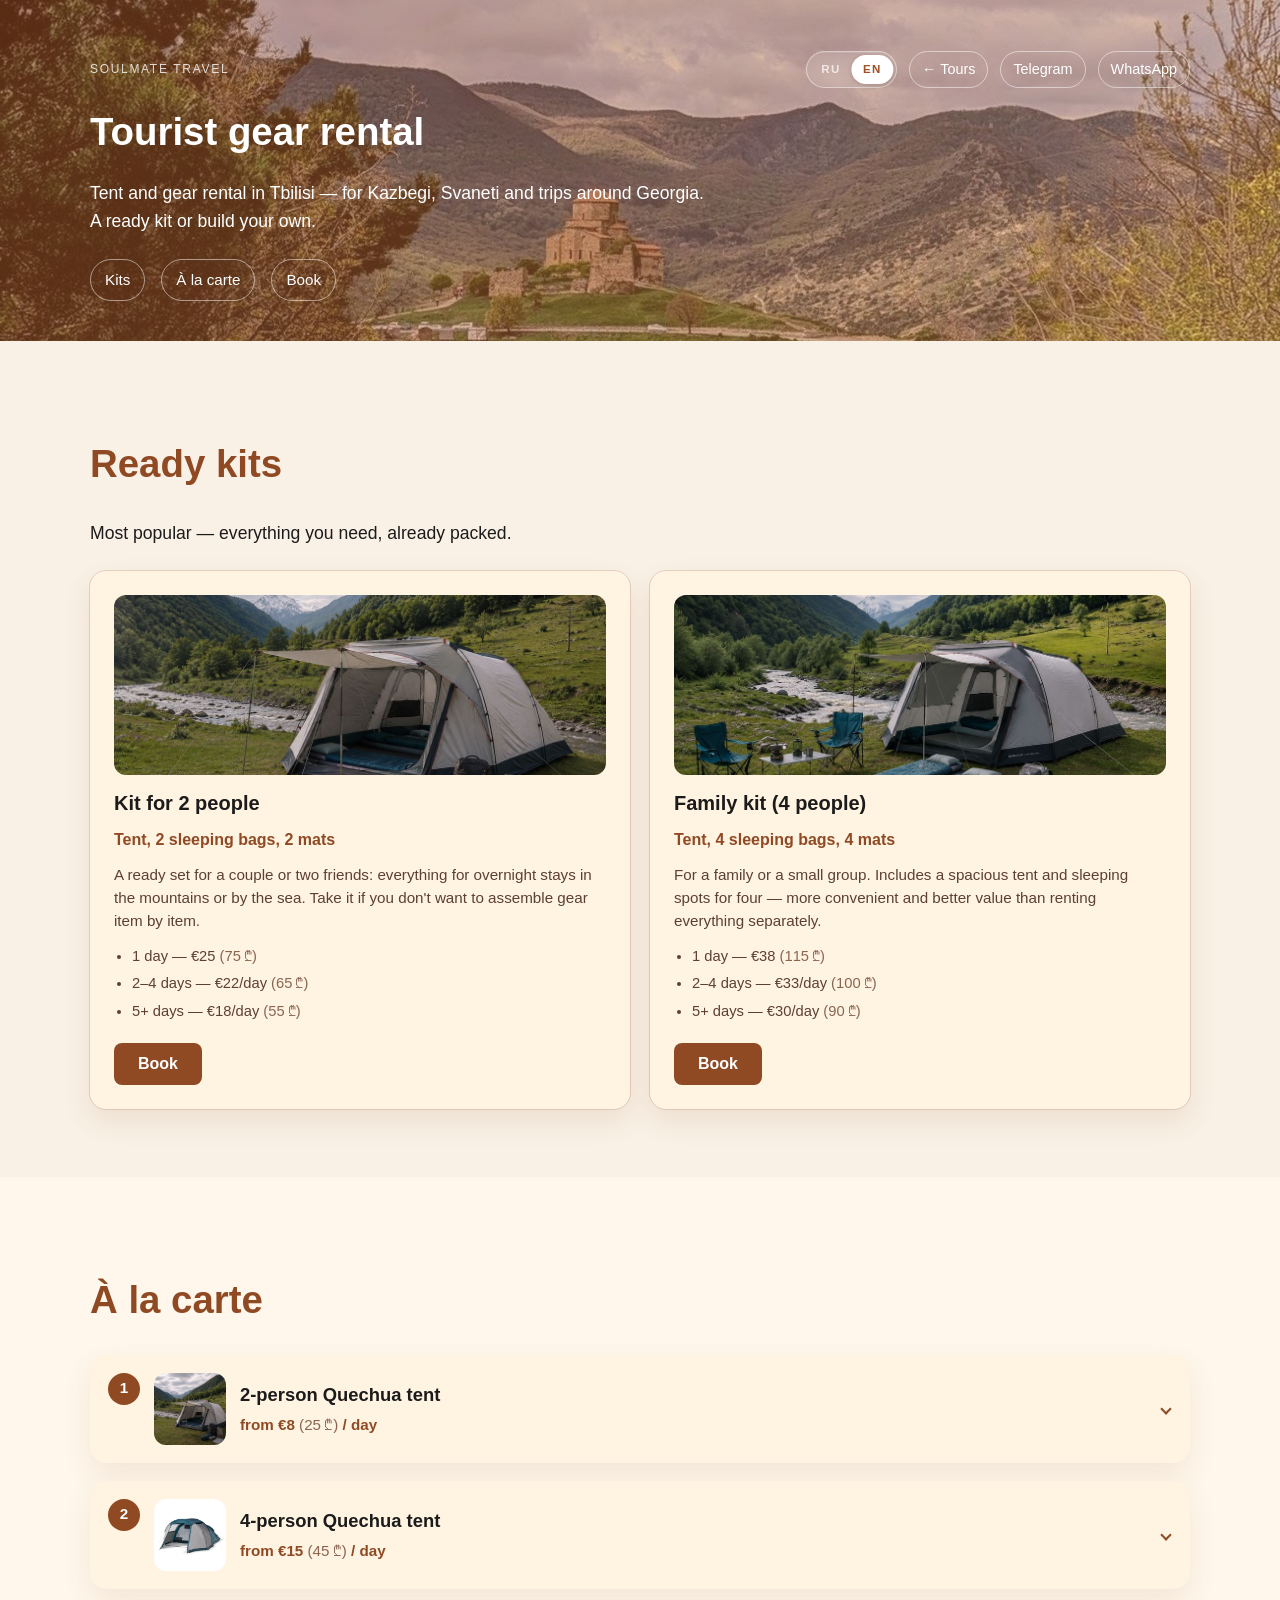
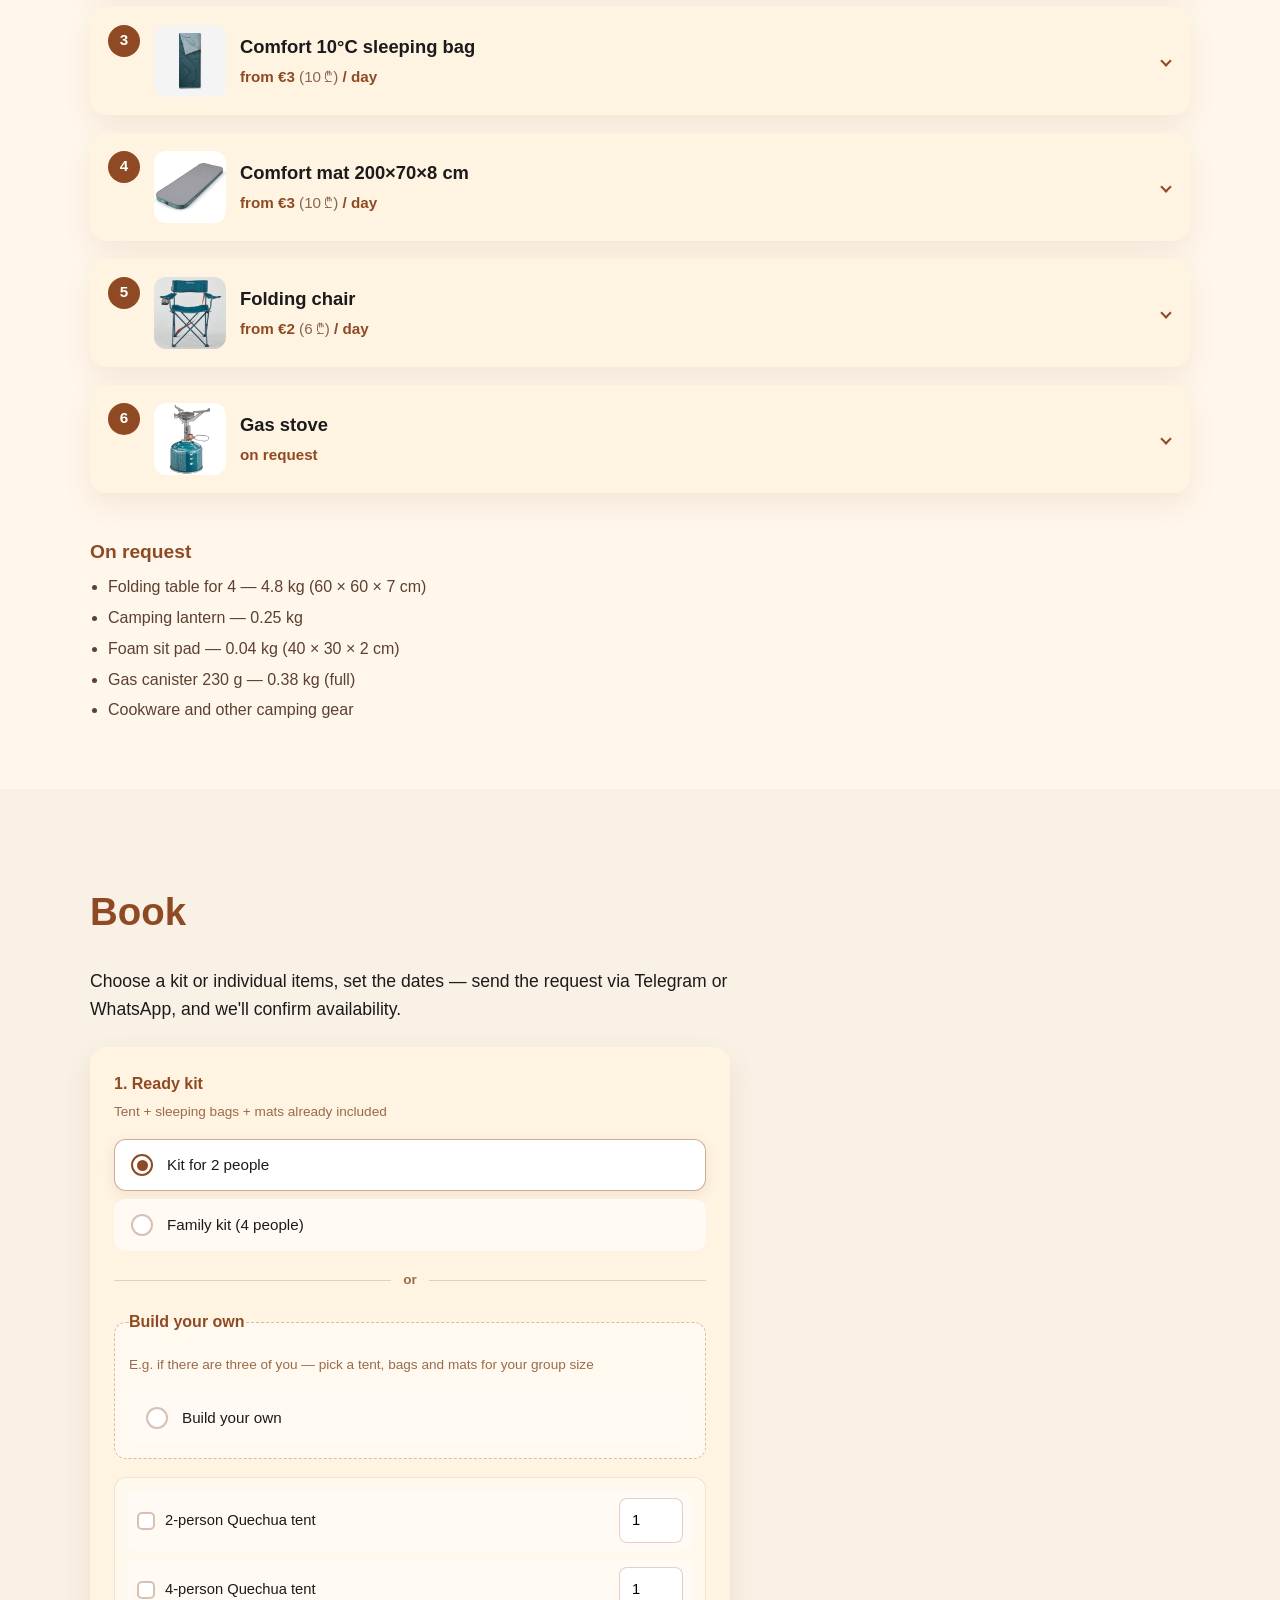
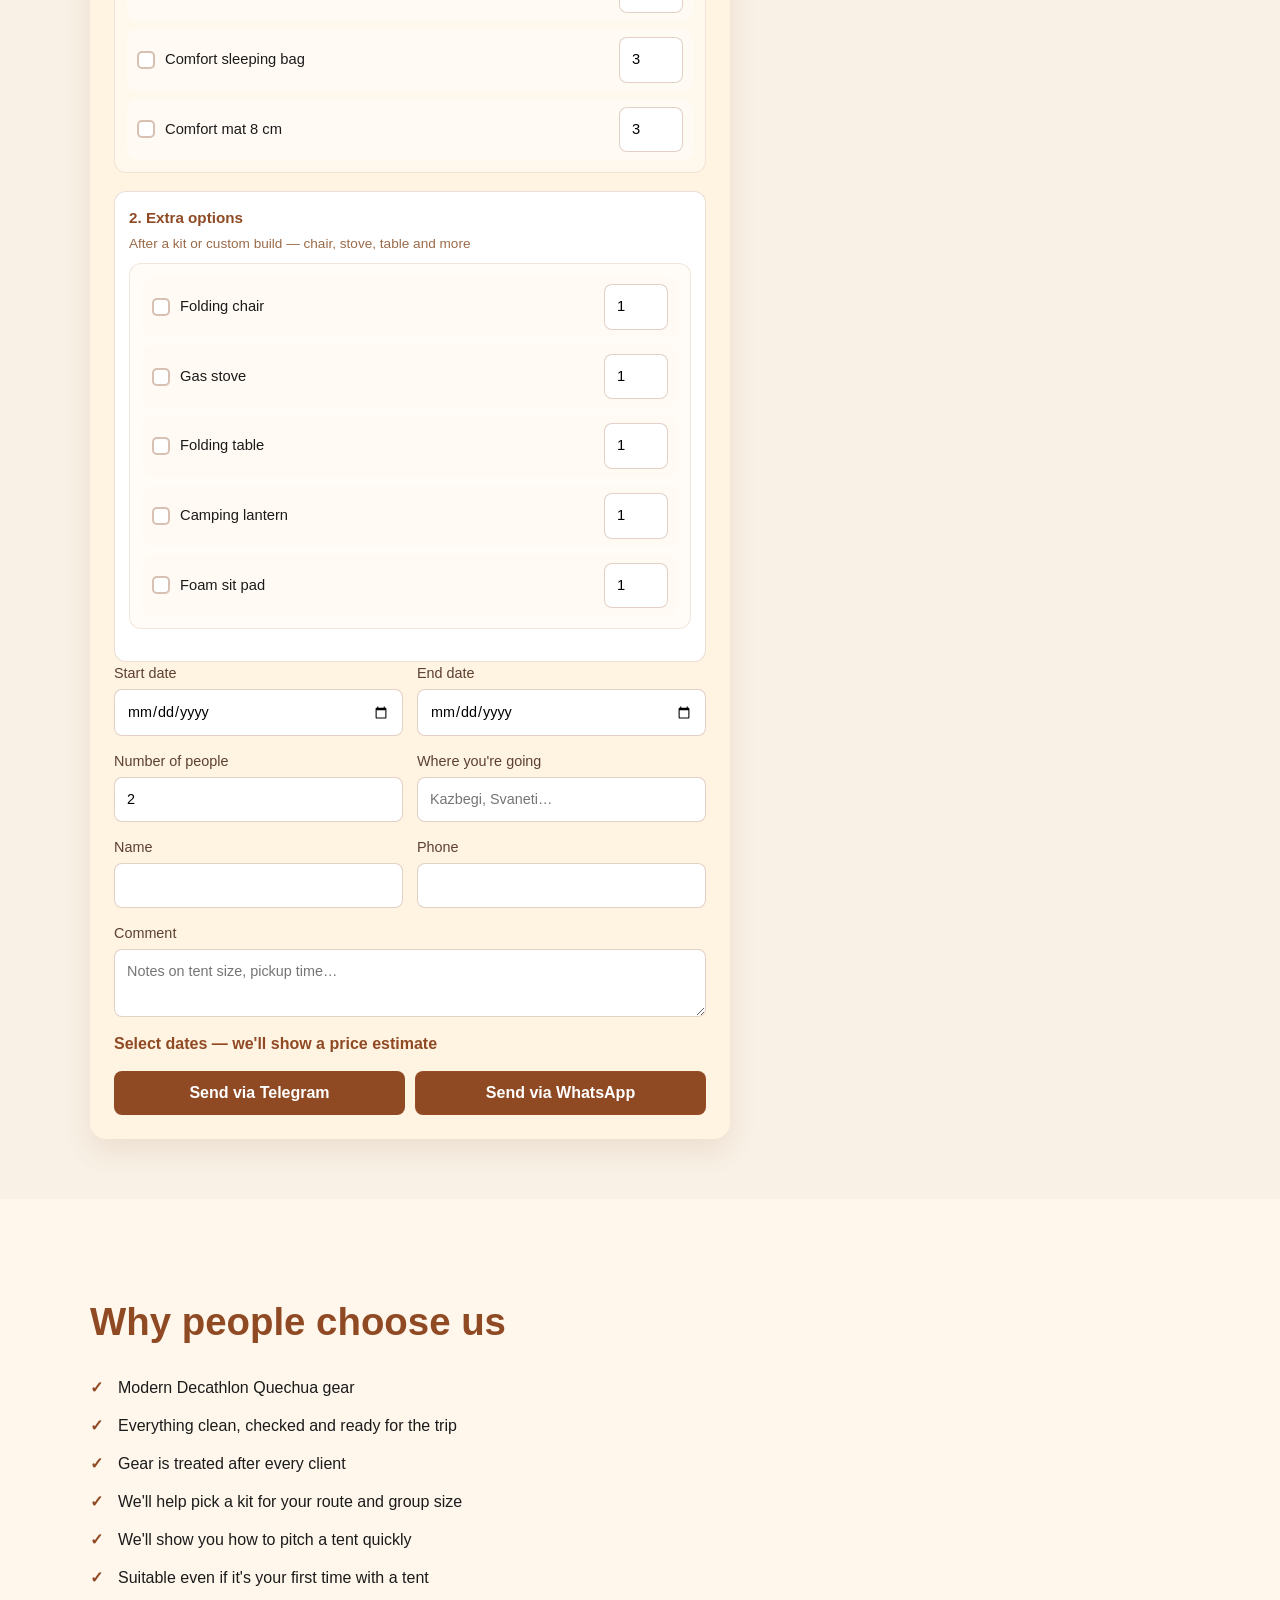
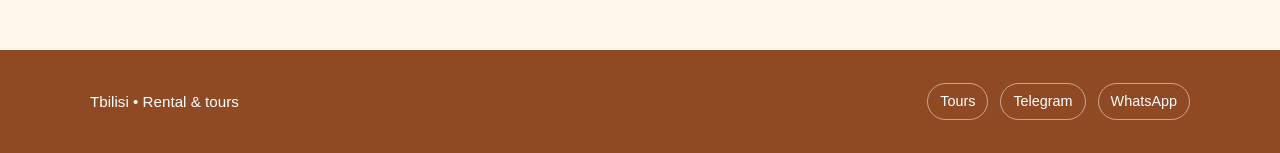
==== commit c972eb0a: "4" ====
--- a/rent.html
+++ b/rent.html
@@ -32,6 +32,7 @@
             </div>
             <a href="index.html" data-i18n="shop.back">← Экскурсии</a>
             <a href="https://t.me/soulmate_travel_georgia" target="_blank" rel="noreferrer">Telegram</a>
+            <a href="#" data-whatsapp-link data-i18n-lang="en" hidden target="_blank" rel="noreferrer">WhatsApp</a>
           </div>
         </div>
         <h1 data-i18n="shop.title">Прокат туристического оборудования</h1>
@@ -361,7 +362,22 @@
             <p id="rent-estimate" class="rental-estimate">Выберите даты — покажем ориентир по цене</p>
             <p id="rent-form-error" class="shop-error" hidden></p>
 
-            <button type="submit" class="booking-button" data-i18n="shop.form.submit">Отправить заявку в Telegram</button>
+            <div class="rental-submit-row">
+              <button type="submit" class="booking-button" data-channel="telegram" data-i18n="shop.form.submit">
+                Отправить заявку в Telegram
+              </button>
+              <button
+                type="button"
+                class="booking-button booking-button--outline"
+                id="rent-whatsapp"
+                data-channel="whatsapp"
+                data-i18n-lang="en"
+                hidden
+                data-i18n="shop.form.submitWa"
+              >
+                Send via WhatsApp
+              </button>
+            </div>
           </form>
         </div>
       </section>
@@ -388,11 +404,13 @@
           <div class="footer-contacts">
             <a href="index.html" data-i18n="shop.footer.tours">Экскурсии</a>
             <a href="https://t.me/soulmate_travel_georgia" target="_blank" rel="noreferrer">Telegram</a>
+            <a href="#" data-whatsapp-link data-i18n-lang="en" hidden target="_blank" rel="noreferrer">WhatsApp</a>
           </div>
         </div>
       </div>
     </footer>
 
+    <script src="js/config.js"></script>
     <script src="js/i18n.js"></script>
     <script src="js/rental-request.js"></script>
   </body>
--- a/styles.css
+++ b/styles.css
@@ -401,6 +401,28 @@
   font-size: 0.85rem;
   border-radius: 6px;
   align-self: flex-start;
+}
+
+.rental-submit-row {
+  display: flex;
+  flex-wrap: wrap;
+  gap: 10px;
+  margin-top: 4px;
+}
+
+.rental-submit-row .booking-button {
+  margin: 0;
+}
+
+.booking-button--outline {
+  background: transparent;
+  color: #a34d24;
+  border: 1.5px solid rgba(163, 77, 36, 0.45);
+}
+
+.booking-button--outline:hover {
+  background: rgba(163, 77, 36, 0.08);
+  color: #8f4a24;
 }
 
 .tour-main img {
@@ -936,6 +958,12 @@
   margin-bottom: 4px;
 }
 
+.price-alt {
+  color: #8a6550;
+  font-weight: 400;
+  white-space: nowrap;
+}
+
 .rental-kits-title {
   font-size: 1.35rem;
   color: #8f4a24;
@@ -1306,8 +1334,16 @@
 .rental-request-form .booking-button {
   border: none;
   cursor: pointer;
-  width: 100%;
   text-align: center;
+}
+
+.rental-request-form .rental-submit-row .booking-button {
+  width: auto;
+  flex: 1 1 200px;
+}
+
+.rental-request-form .booking-button--outline {
+  border: 1.5px solid rgba(163, 77, 36, 0.45);
 }
 
 @media (max-width: 640px) {
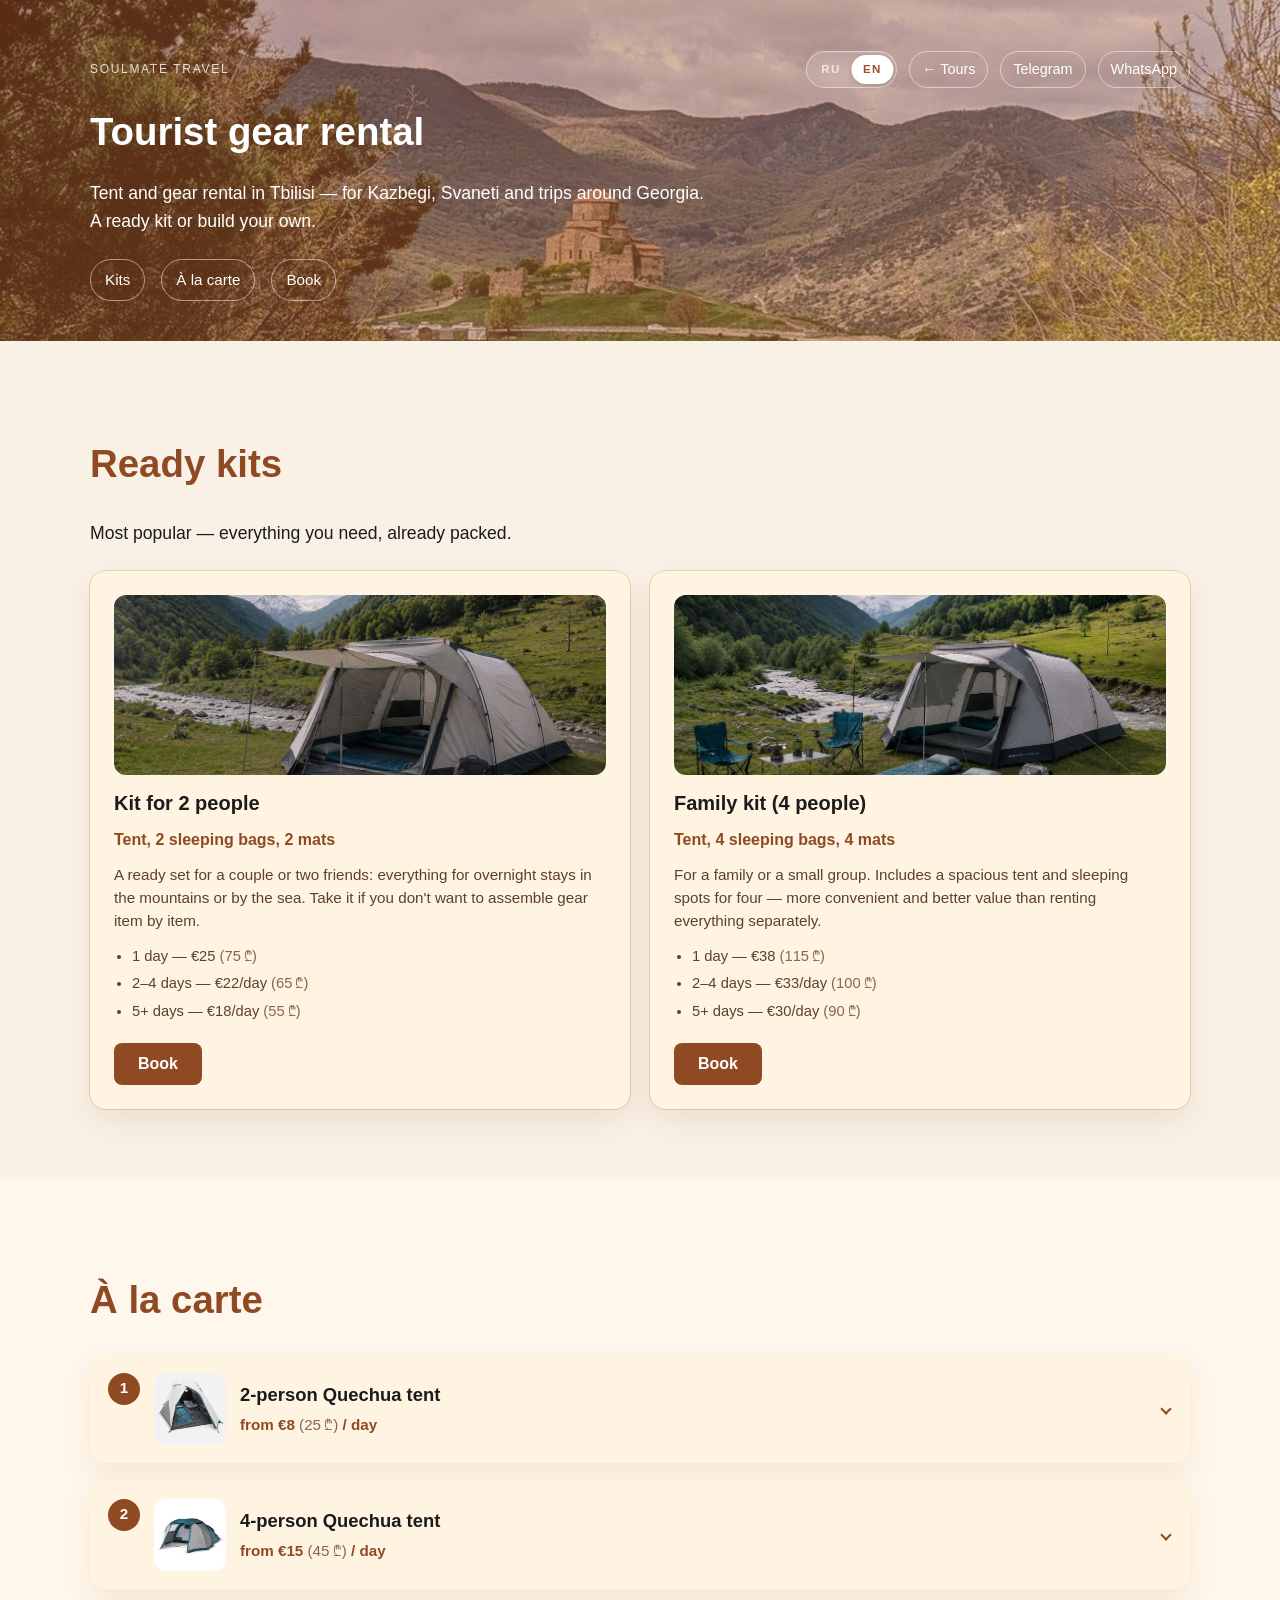
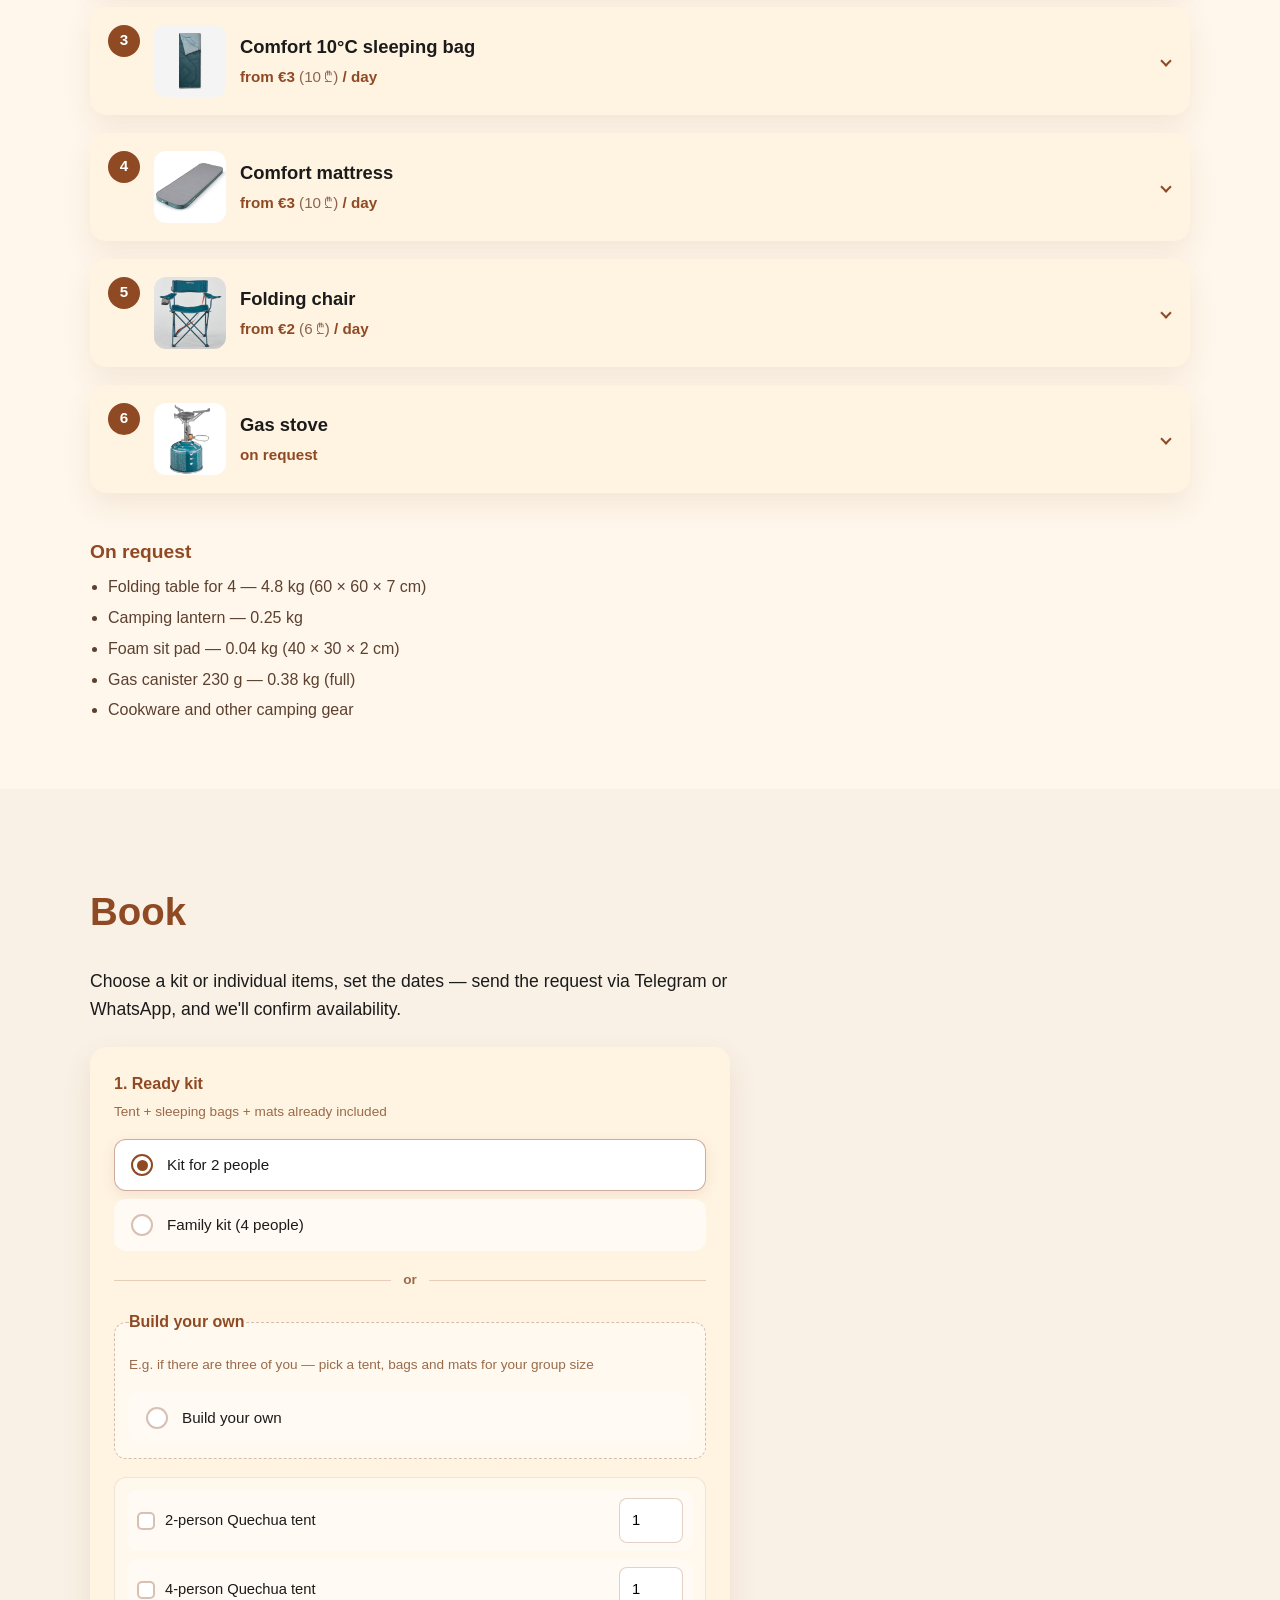
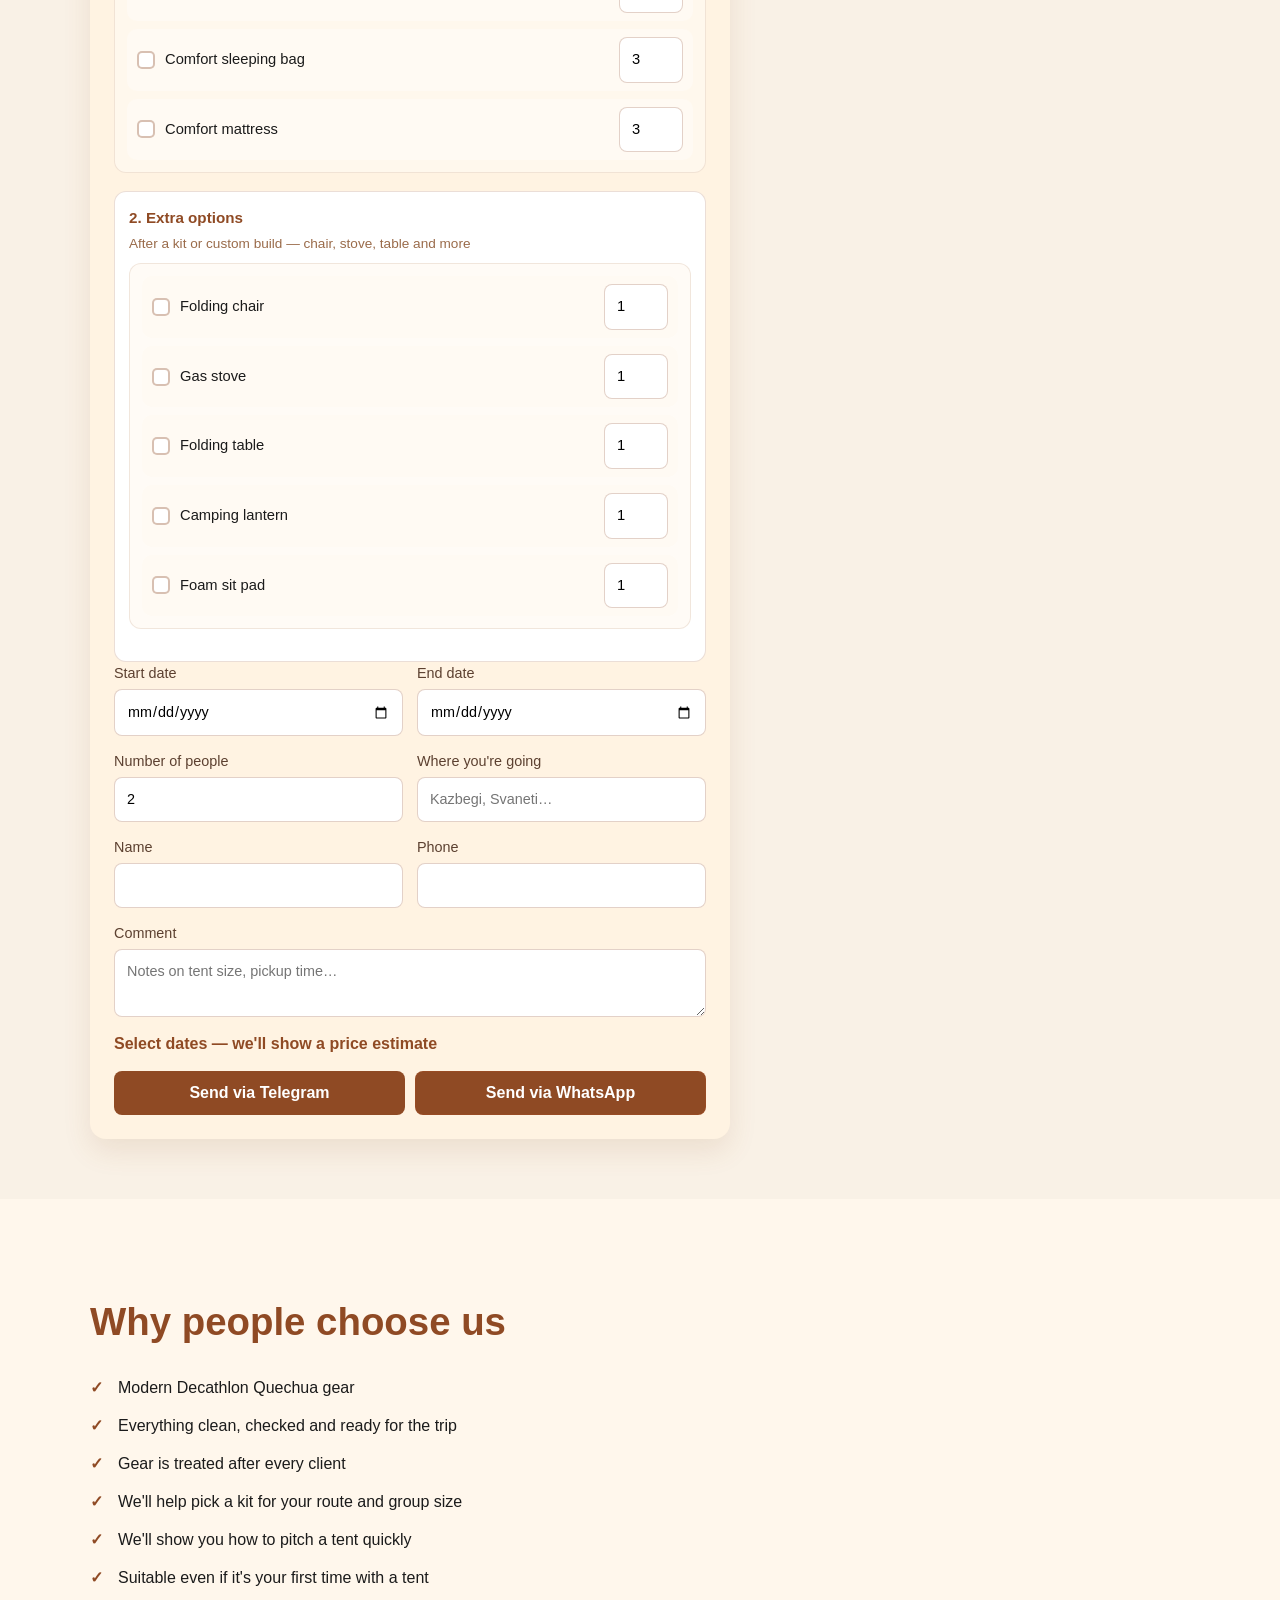
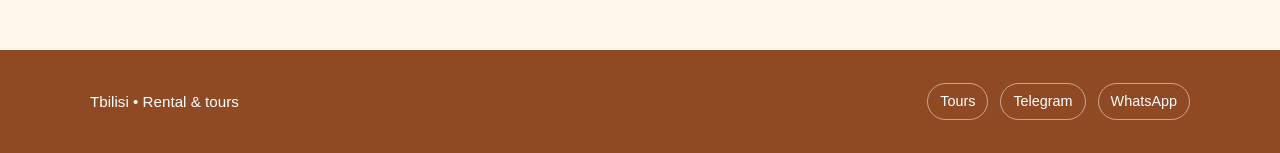
==== commit 8ff0d754: "4" ====
--- a/rent.html
+++ b/rent.html
@@ -165,17 +165,17 @@
             <li>
               <details>
                 <summary>
-                  <img src="images/rent/mat.png" alt="Коврик Comfort 8 см надувной" width="72" height="72" data-i18n-alt="shop.mat.name" />
-                  <span class="rental-item-main">
-                    <span class="rental-item-name" data-i18n="shop.mat.name">Коврик Comfort 200×70×8&nbsp;см</span>
+                  <img src="images/rent/mat.png" alt="Матрас Comfort самонадувающийся" width="72" height="72" data-i18n-alt="shop.mat.name" />
+                  <span class="rental-item-main">
+                    <span class="rental-item-name" data-i18n="shop.mat.name">Матрас Comfort</span>
                     <span class="rental-item-price" data-i18n="shop.mat.from" data-i18n-html>от 10&nbsp;₾ / сутки</span>
                   </span>
                 </summary>
                 <p class="rental-desc" data-i18n="shop.mat.desc">
-                  Толстый самонадувающийся коврик Comfort 200&nbsp;×&nbsp;70&nbsp;×&nbsp;8&nbsp;см — мягкий сон и тепло от земли.
-                  Удобнее тонкого пенного коврика на каменистых стоянках.
-                </p>
-                <p class="rental-specs" data-i18n="shop.mat.specs">Вес 3,2&nbsp;кг · свёрнутый рулон 70&nbsp;×&nbsp;25&nbsp;см</p>
+                  Толстый самонадувающийся Comfort-матрас — мягкий сон и тепло от земли.
+                  Удобнее тонкого пенного коврика на каменистых стоянках, стыкуется со спальником.
+                </p>
+                <p class="rental-specs" data-i18n="shop.mat.specs">190&nbsp;×&nbsp;65&nbsp;×&nbsp;4,5&nbsp;см · вес 1,7&nbsp;кг · в чехле 37&nbsp;×&nbsp;25&nbsp;×&nbsp;25&nbsp;см</p>
                 <ul class="rental-price-list">
                   <li data-i18n="shop.mat.p1" data-i18n-html>1 день — 15&nbsp;₾</li>
                   <li data-i18n="shop.mat.p24" data-i18n-html>2–4 дня — 13&nbsp;₾/сутки</li>
@@ -286,9 +286,9 @@
                 <input type="number" class="rental-mini-qty" name="qty-Спальник Comfort" min="1" max="10" value="3" aria-label="Количество" data-i18n-aria="shop.form.qty" />
               </label>
               <label>
-                <input type="checkbox" name="item" value="Коврик Comfort 8 см" data-p1="15" data-p24="13" data-p5="10" />
-                <span data-i18n="shop.form.matShort">Коврик Comfort 8&nbsp;см</span>
-                <input type="number" class="rental-mini-qty" name="qty-Коврик Comfort 8 см" min="1" max="10" value="3" aria-label="Количество" data-i18n-aria="shop.form.qty" />
+                <input type="checkbox" name="item" value="Матрас Comfort" data-p1="15" data-p24="13" data-p5="10" />
+                <span data-i18n="shop.form.matShort">Матрас Comfort</span>
+                <input type="number" class="rental-mini-qty" name="qty-Матрас Comfort" min="1" max="10" value="3" aria-label="Количество" data-i18n-aria="shop.form.qty" />
               </label>
             </div>
 
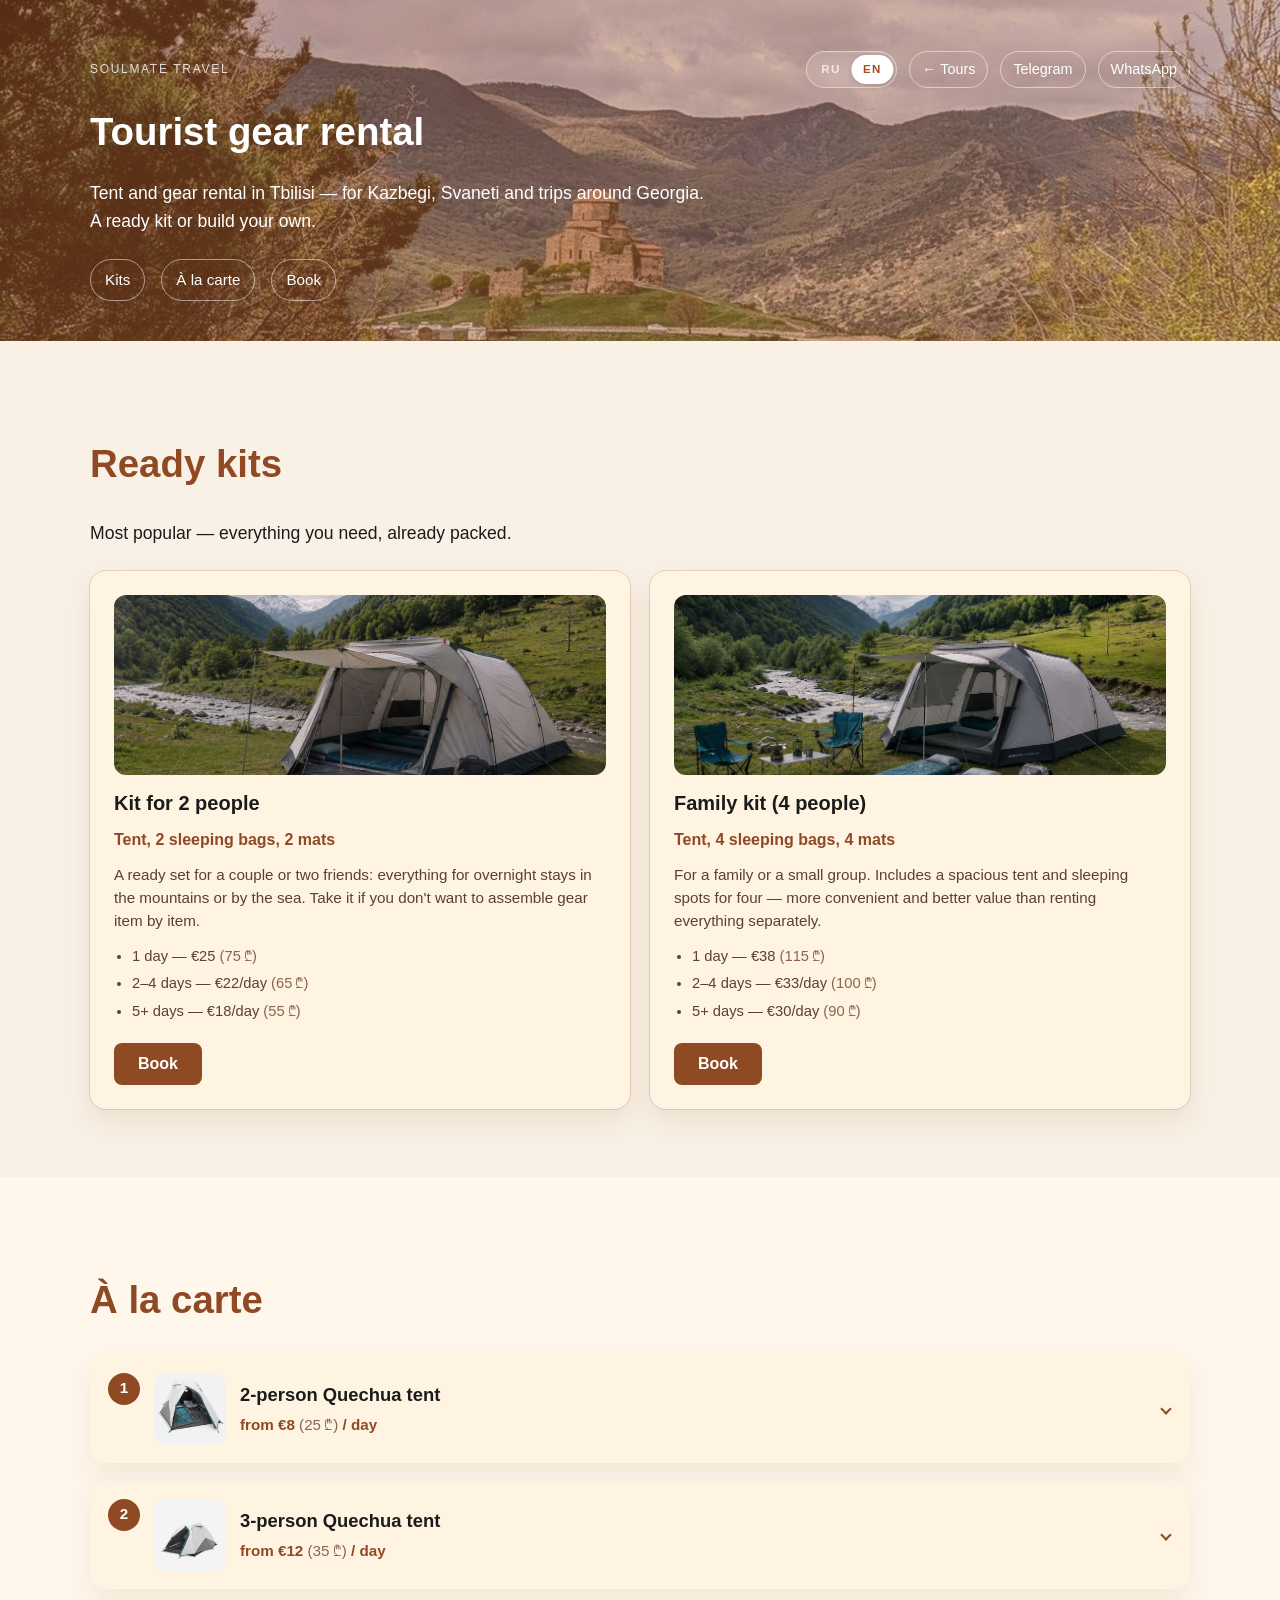
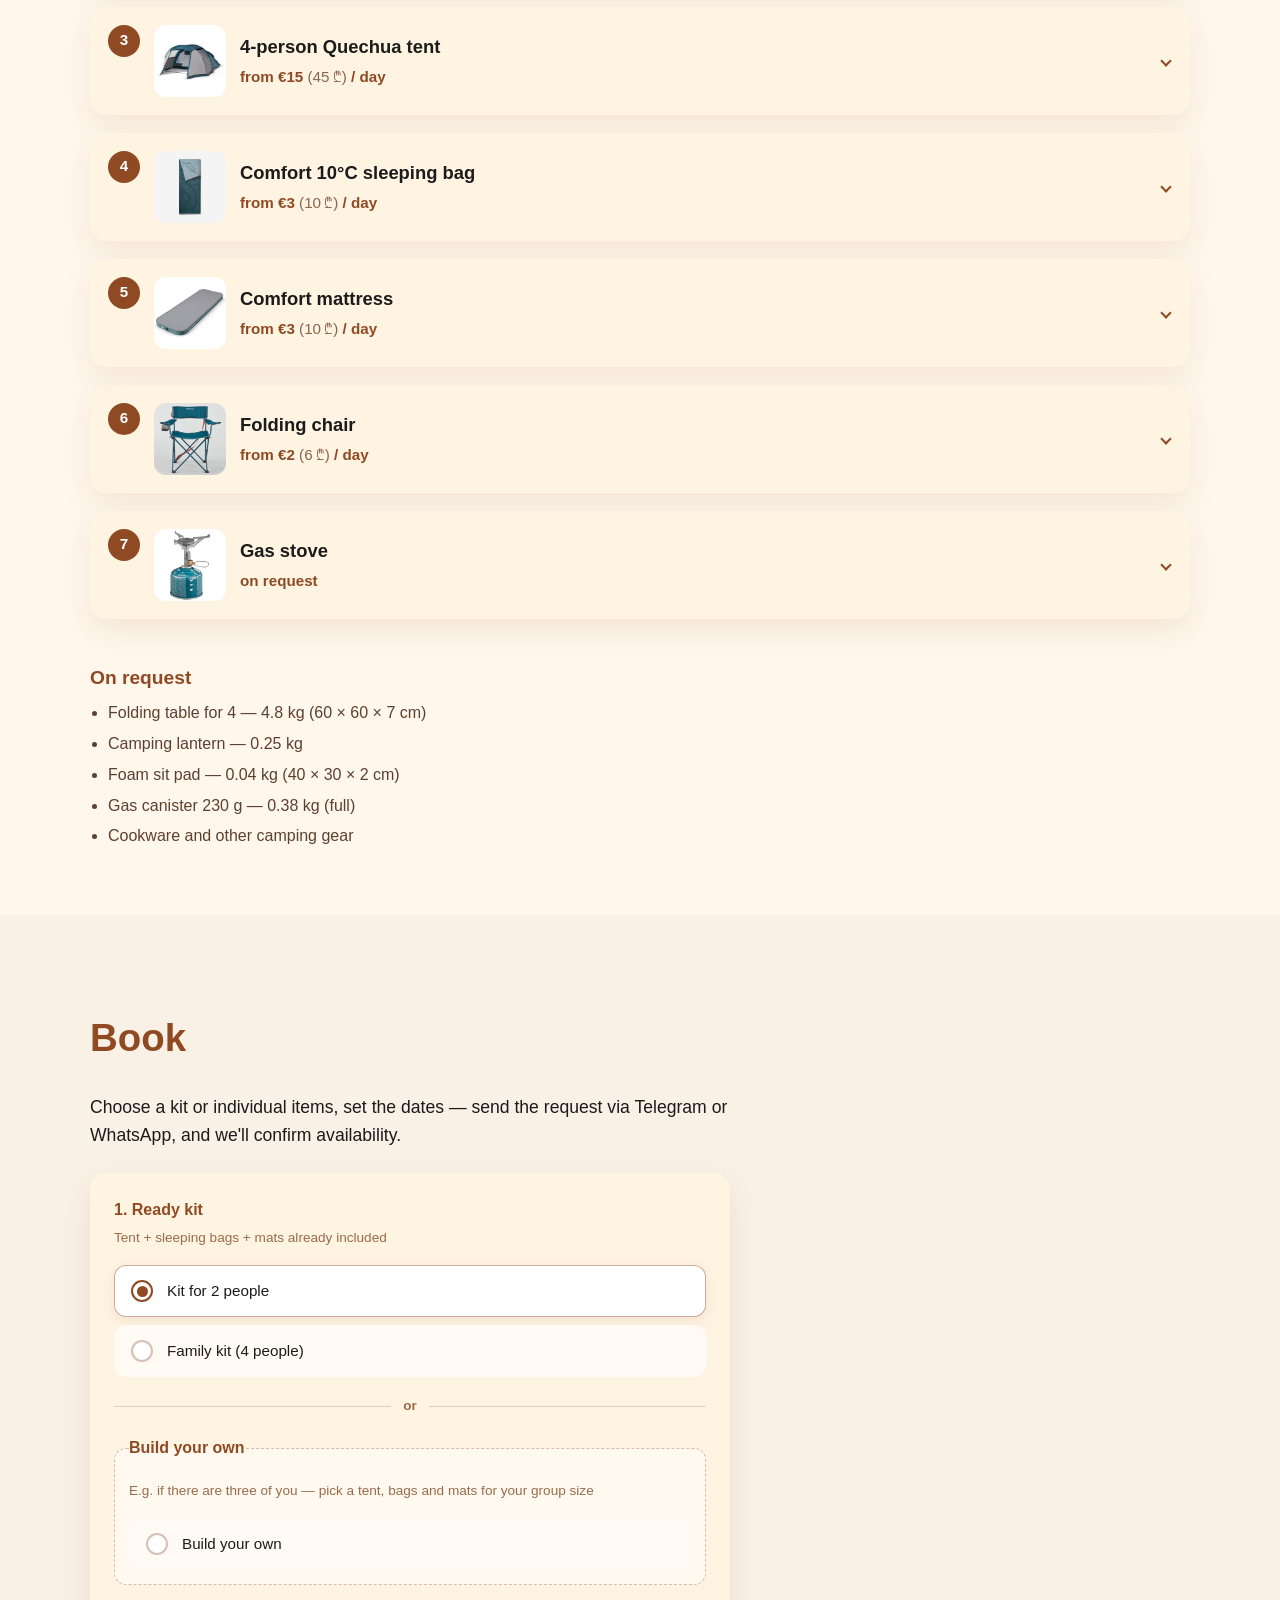
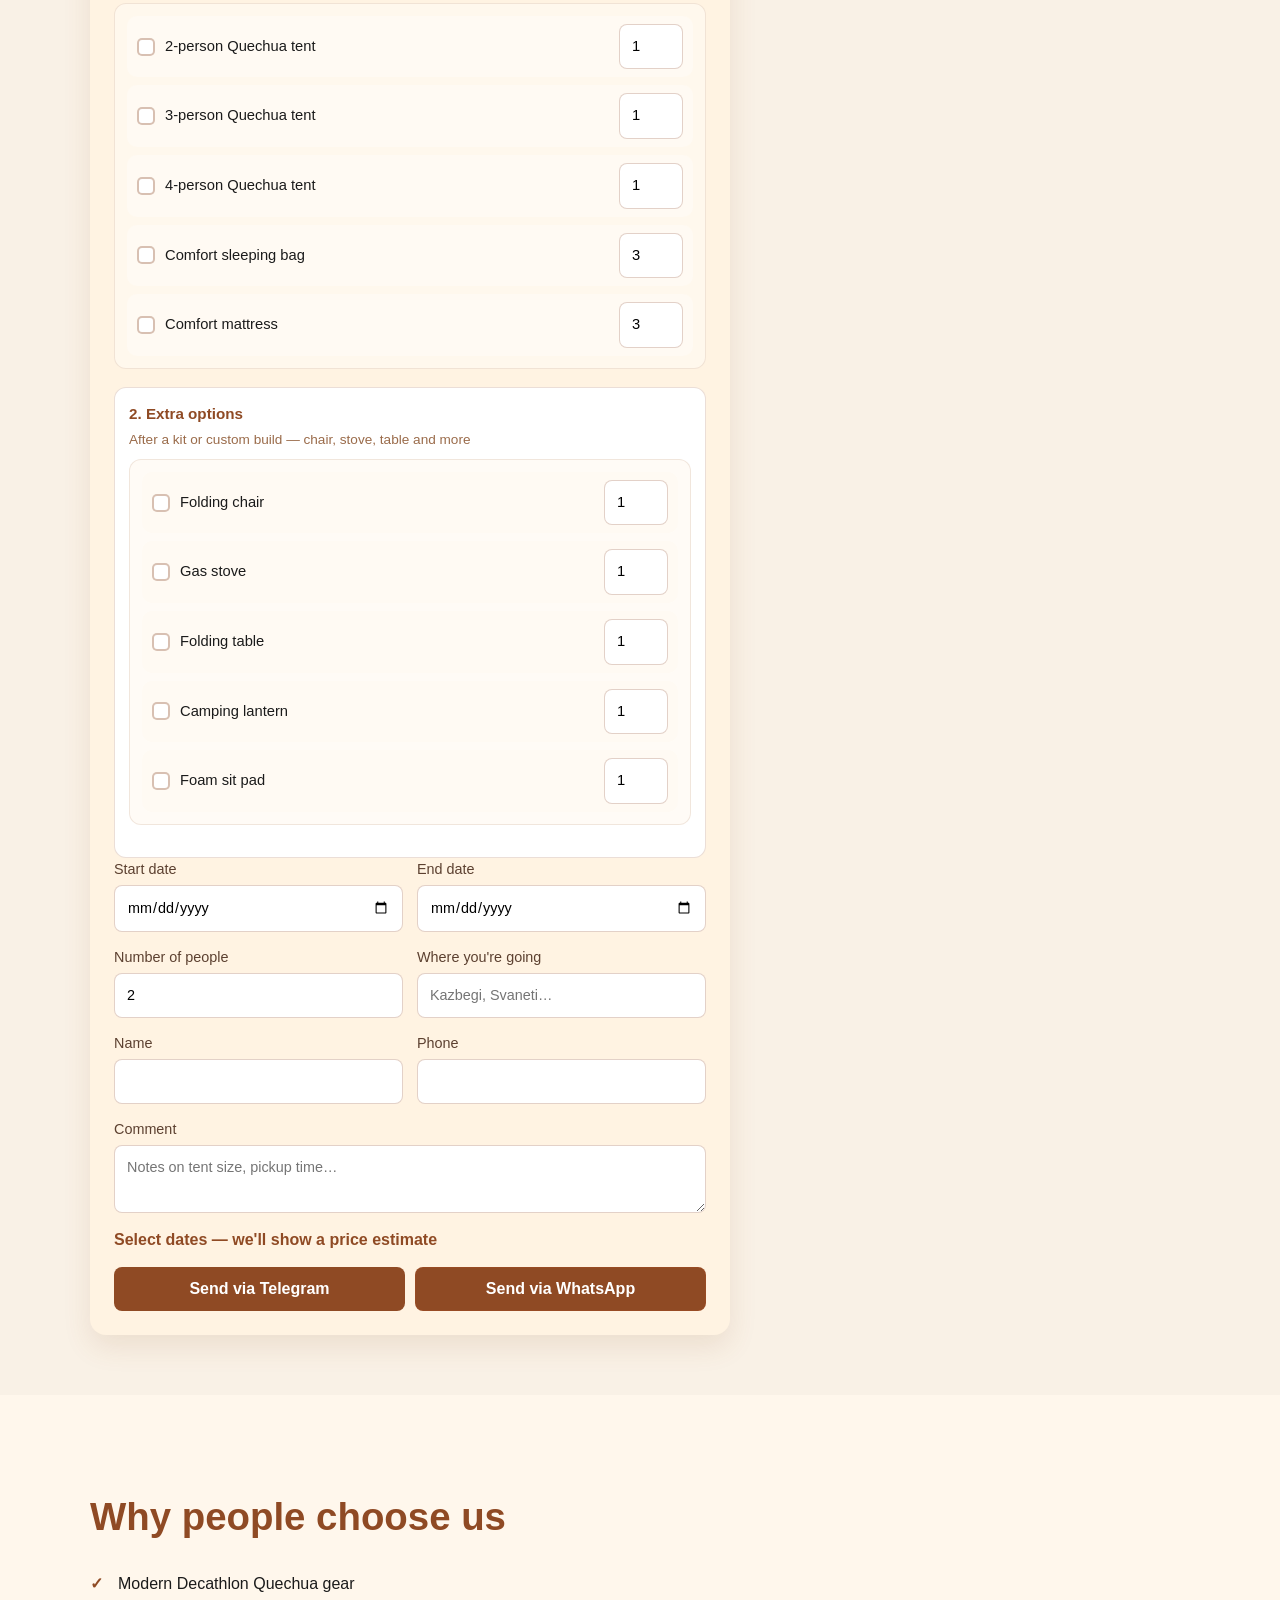
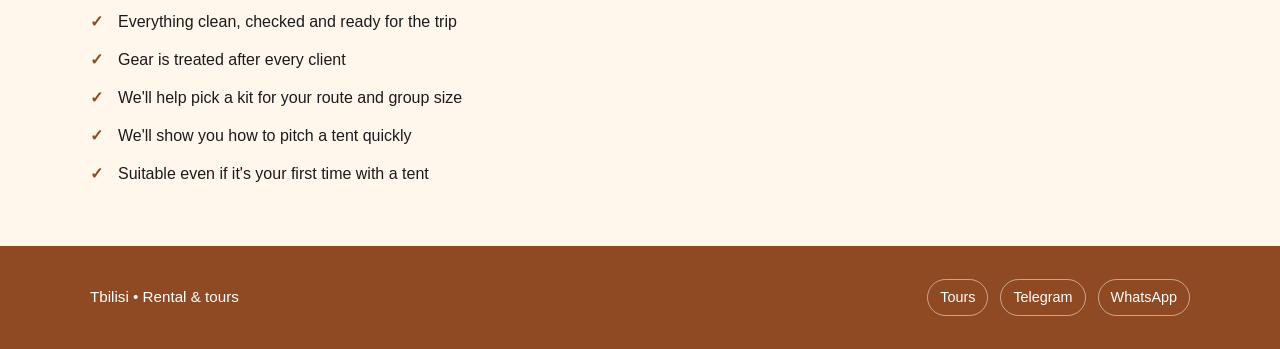
==== commit 581b04fe: "5" ====
--- a/rent.html
+++ b/rent.html
@@ -122,6 +122,28 @@
             <li>
               <details>
                 <summary>
+                  <img src="images/rent/tent-3p.png" alt="Палатка 3-местная Quechua" width="72" height="72" data-i18n-alt="shop.tent3.name" />
+                  <span class="rental-item-main">
+                    <span class="rental-item-name" data-i18n="shop.tent3.name">Палатка 3-местная Quechua</span>
+                    <span class="rental-item-price" data-i18n="shop.tent3.from" data-i18n-html>от 35&nbsp;₾ / сутки</span>
+                  </span>
+                </summary>
+                <p class="rental-desc" data-i18n="shop.tent3.desc">
+                  Палатка Quechua MH100 Fresh&nbsp;&amp;&nbsp;Black на троих — легко ставится, купол стоит сам.
+                  Ткань Fresh&nbsp;&amp;&nbsp;Black даёт почти полную темноту и прохладу днём.
+                  Покажем, как быстро поставить, если едете впервые.
+                </p>
+                <p class="rental-specs" data-i18n="shop.tent3.specs">Вес 4,1&nbsp;кг · в чехле 60&nbsp;×&nbsp;20&nbsp;×&nbsp;18&nbsp;см</p>
+                <ul class="rental-price-list">
+                  <li data-i18n="shop.tent3.p1" data-i18n-html>1 день — 45&nbsp;₾</li>
+                  <li data-i18n="shop.tent3.p24" data-i18n-html>2–4 дня — 40&nbsp;₾/сутки</li>
+                  <li data-i18n="shop.tent3.p5" data-i18n-html>5+ дней — 35&nbsp;₾/сутки</li>
+                </ul>
+              </details>
+            </li>
+            <li>
+              <details>
+                <summary>
                   <img src="images/rent/tent-4p.png" alt="Палатка 4-местная Quechua" width="72" height="72" data-i18n-alt="shop.tent4.name" />
                   <span class="rental-item-main">
                     <span class="rental-item-name" data-i18n="shop.tent4.name">Палатка 4-местная Quechua</span>
@@ -274,6 +296,11 @@
                 <input type="checkbox" name="item" value="Палатка 2-местная Quechua" data-p1="35" data-p24="30" data-p5="25" />
                 <span data-i18n="shop.tent2.name">Палатка 2-местная Quechua</span>
                 <input type="number" class="rental-mini-qty" name="qty-Палатка 2-местная Quechua" min="1" max="10" value="1" aria-label="Количество" data-i18n-aria="shop.form.qty" />
+              </label>
+              <label>
+                <input type="checkbox" name="item" value="Палатка 3-местная Quechua" data-p1="45" data-p24="40" data-p5="35" />
+                <span data-i18n="shop.tent3.name">Палатка 3-местная Quechua</span>
+                <input type="number" class="rental-mini-qty" name="qty-Палатка 3-местная Quechua" min="1" max="10" value="1" aria-label="Количество" data-i18n-aria="shop.form.qty" />
               </label>
               <label>
                 <input type="checkbox" name="item" value="Палатка 4-местная Quechua" data-p1="55" data-p24="50" data-p5="45" />
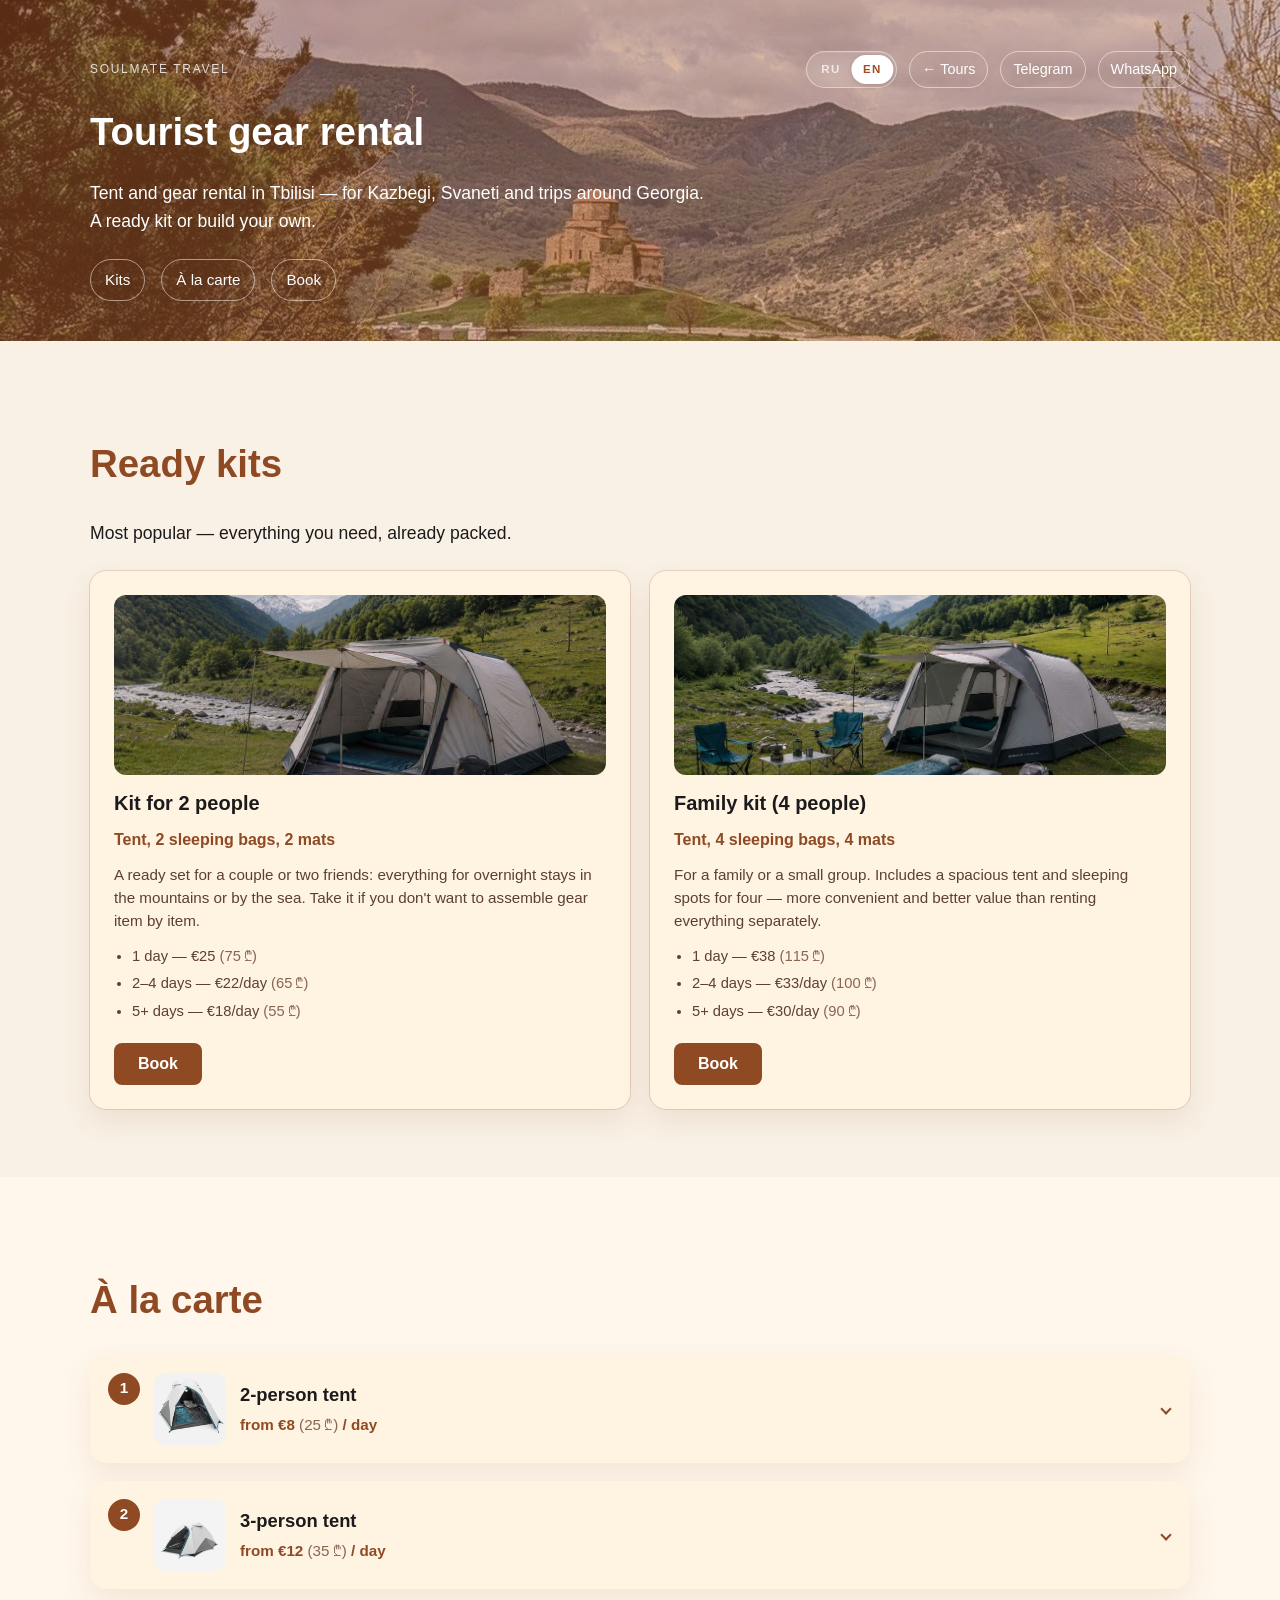
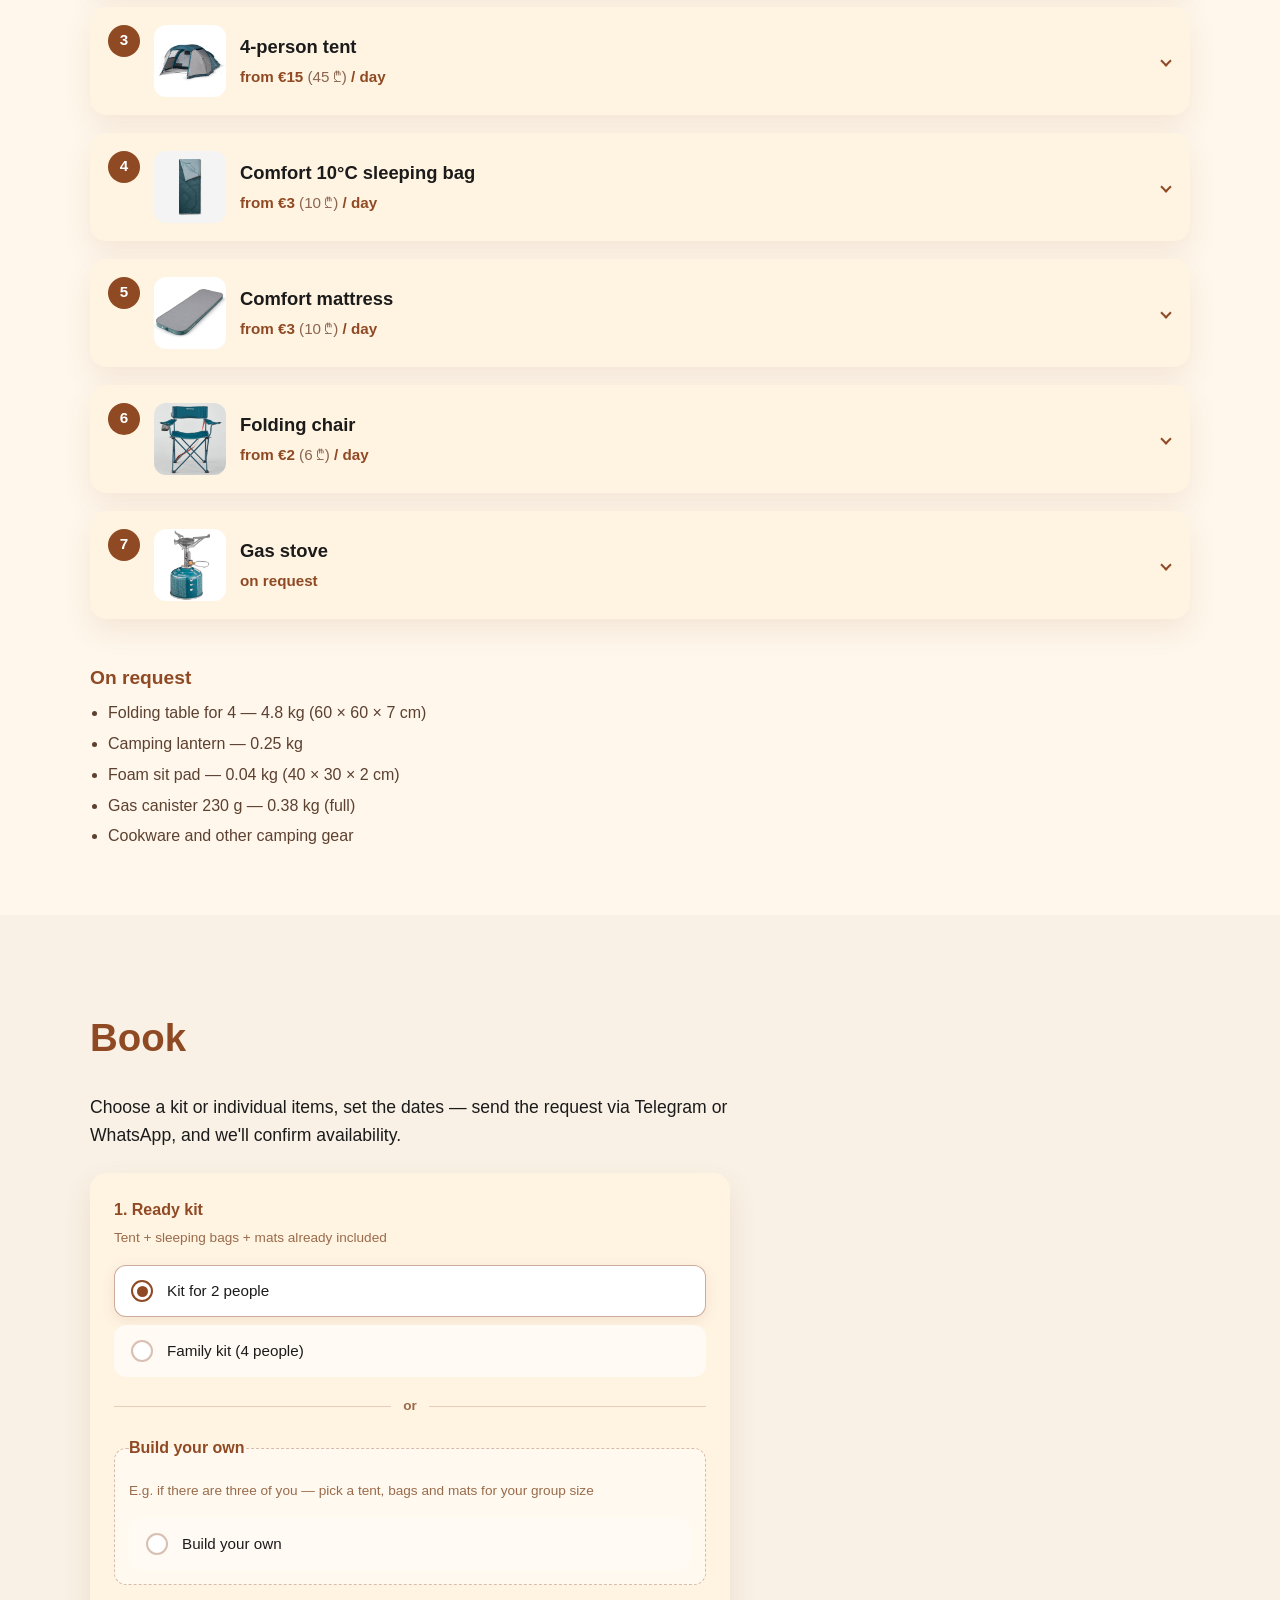
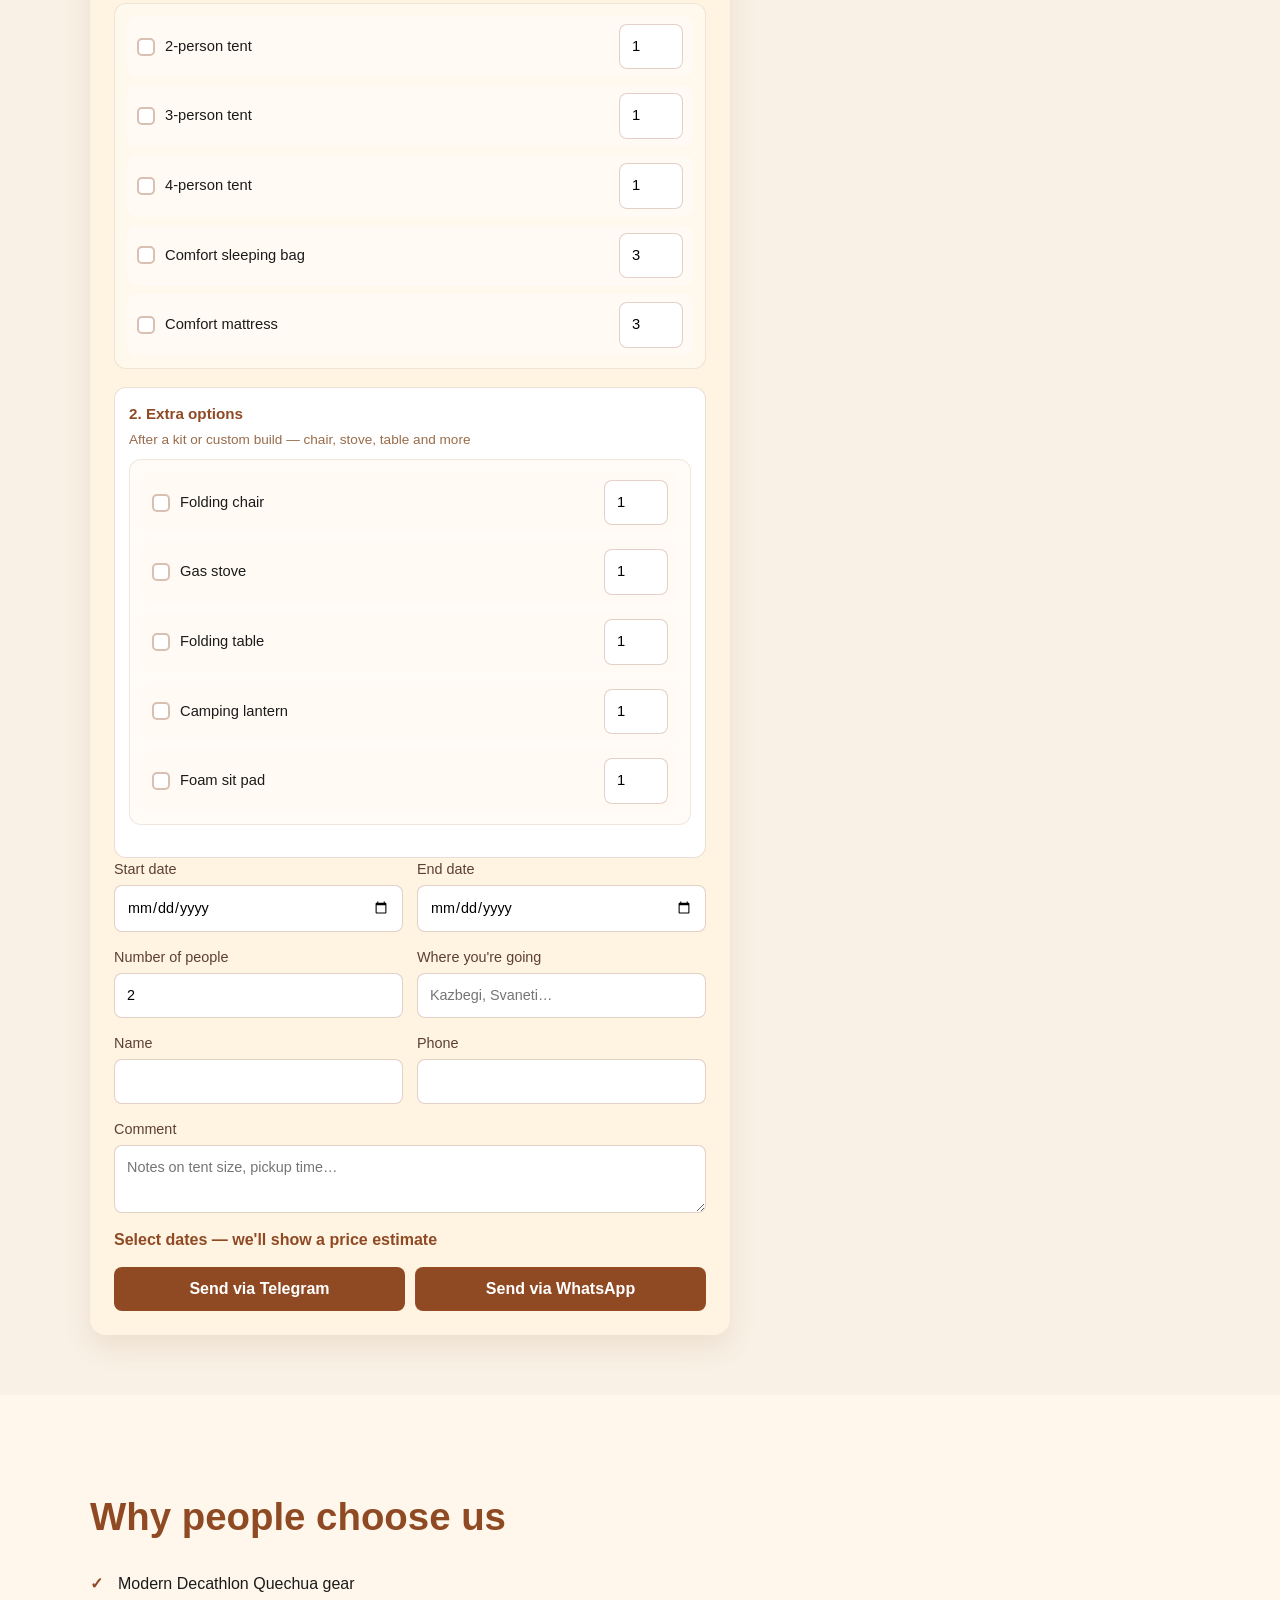
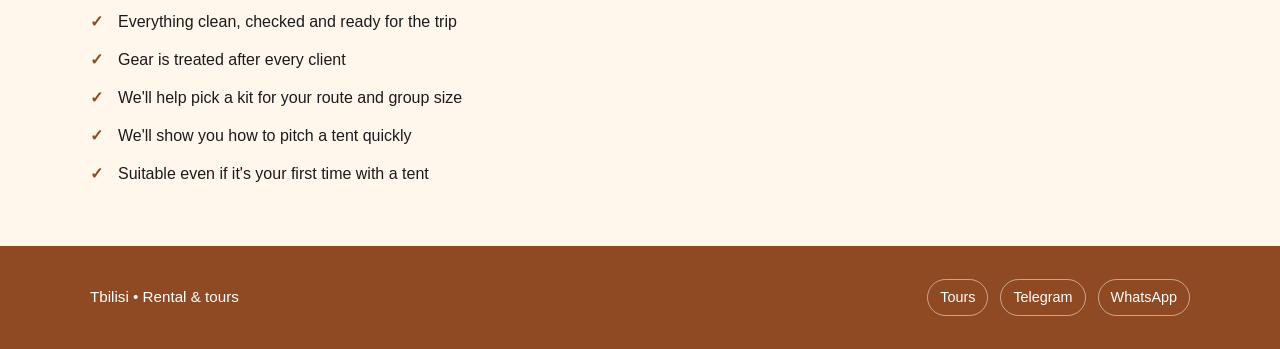
==== commit 9212f49b: "6" ====
--- a/rent.html
+++ b/rent.html
@@ -101,9 +101,9 @@
             <li>
               <details>
                 <summary>
-                  <img src="images/rent/tent-2p.png" alt="Палатка 2-местная Quechua" width="72" height="72" data-i18n-alt="shop.tent2.name" />
-                  <span class="rental-item-main">
-                    <span class="rental-item-name" data-i18n="shop.tent2.name">Палатка 2-местная Quechua</span>
+                  <img src="images/rent/tent-2p.png" alt="Палатка 2-местная" width="72" height="72" data-i18n-alt="shop.tent2.name" />
+                  <span class="rental-item-main">
+                    <span class="rental-item-name" data-i18n="shop.tent2.name">Палатка 2-местная</span>
                     <span class="rental-item-price" data-i18n="shop.tent2.from" data-i18n-html>от 25&nbsp;₾ / сутки</span>
                   </span>
                 </summary>
@@ -122,16 +122,15 @@
             <li>
               <details>
                 <summary>
-                  <img src="images/rent/tent-3p.png" alt="Палатка 3-местная Quechua" width="72" height="72" data-i18n-alt="shop.tent3.name" />
-                  <span class="rental-item-main">
-                    <span class="rental-item-name" data-i18n="shop.tent3.name">Палатка 3-местная Quechua</span>
+                  <img src="images/rent/tent-3p.png" alt="Палатка 3-местная" width="72" height="72" data-i18n-alt="shop.tent3.name" />
+                  <span class="rental-item-main">
+                    <span class="rental-item-name" data-i18n="shop.tent3.name">Палатка 3-местная</span>
                     <span class="rental-item-price" data-i18n="shop.tent3.from" data-i18n-html>от 35&nbsp;₾ / сутки</span>
                   </span>
                 </summary>
                 <p class="rental-desc" data-i18n="shop.tent3.desc">
                   Палатка Quechua MH100 Fresh&nbsp;&amp;&nbsp;Black на троих — легко ставится, купол стоит сам.
                   Ткань Fresh&nbsp;&amp;&nbsp;Black даёт почти полную темноту и прохладу днём.
-                  Покажем, как быстро поставить, если едете впервые.
                 </p>
                 <p class="rental-specs" data-i18n="shop.tent3.specs">Вес 4,1&nbsp;кг · в чехле 60&nbsp;×&nbsp;20&nbsp;×&nbsp;18&nbsp;см</p>
                 <ul class="rental-price-list">
@@ -144,9 +143,9 @@
             <li>
               <details>
                 <summary>
-                  <img src="images/rent/tent-4p.png" alt="Палатка 4-местная Quechua" width="72" height="72" data-i18n-alt="shop.tent4.name" />
-                  <span class="rental-item-main">
-                    <span class="rental-item-name" data-i18n="shop.tent4.name">Палатка 4-местная Quechua</span>
+                  <img src="images/rent/tent-4p.png" alt="Палатка 4-местная" width="72" height="72" data-i18n-alt="shop.tent4.name" />
+                  <span class="rental-item-main">
+                    <span class="rental-item-name" data-i18n="shop.tent4.name">Палатка 4-местная</span>
                     <span class="rental-item-price" data-i18n="shop.tent4.from" data-i18n-html>от 45&nbsp;₾ / сутки</span>
                   </span>
                 </summary>
@@ -293,19 +292,19 @@
 
             <div id="custom-items" class="rental-custom-items" hidden>
               <label>
-                <input type="checkbox" name="item" value="Палатка 2-местная Quechua" data-p1="35" data-p24="30" data-p5="25" />
-                <span data-i18n="shop.tent2.name">Палатка 2-местная Quechua</span>
-                <input type="number" class="rental-mini-qty" name="qty-Палатка 2-местная Quechua" min="1" max="10" value="1" aria-label="Количество" data-i18n-aria="shop.form.qty" />
-              </label>
-              <label>
-                <input type="checkbox" name="item" value="Палатка 3-местная Quechua" data-p1="45" data-p24="40" data-p5="35" />
-                <span data-i18n="shop.tent3.name">Палатка 3-местная Quechua</span>
-                <input type="number" class="rental-mini-qty" name="qty-Палатка 3-местная Quechua" min="1" max="10" value="1" aria-label="Количество" data-i18n-aria="shop.form.qty" />
-              </label>
-              <label>
-                <input type="checkbox" name="item" value="Палатка 4-местная Quechua" data-p1="55" data-p24="50" data-p5="45" />
-                <span data-i18n="shop.tent4.name">Палатка 4-местная Quechua</span>
-                <input type="number" class="rental-mini-qty" name="qty-Палатка 4-местная Quechua" min="1" max="10" value="1" aria-label="Количество" data-i18n-aria="shop.form.qty" />
+                <input type="checkbox" name="item" value="Палатка 2-местная" data-p1="35" data-p24="30" data-p5="25" />
+                <span data-i18n="shop.tent2.name">Палатка 2-местная</span>
+                <input type="number" class="rental-mini-qty" name="qty-Палатка 2-местная" min="1" max="10" value="1" aria-label="Количество" data-i18n-aria="shop.form.qty" />
+              </label>
+              <label>
+                <input type="checkbox" name="item" value="Палатка 3-местная" data-p1="45" data-p24="40" data-p5="35" />
+                <span data-i18n="shop.tent3.name">Палатка 3-местная</span>
+                <input type="number" class="rental-mini-qty" name="qty-Палатка 3-местная" min="1" max="10" value="1" aria-label="Количество" data-i18n-aria="shop.form.qty" />
+              </label>
+              <label>
+                <input type="checkbox" name="item" value="Палатка 4-местная" data-p1="55" data-p24="50" data-p5="45" />
+                <span data-i18n="shop.tent4.name">Палатка 4-местная</span>
+                <input type="number" class="rental-mini-qty" name="qty-Палатка 4-местная" min="1" max="10" value="1" aria-label="Количество" data-i18n-aria="shop.form.qty" />
               </label>
               <label>
                 <input type="checkbox" name="item" value="Спальник Comfort" data-p1="15" data-p24="13" data-p5="10" />
